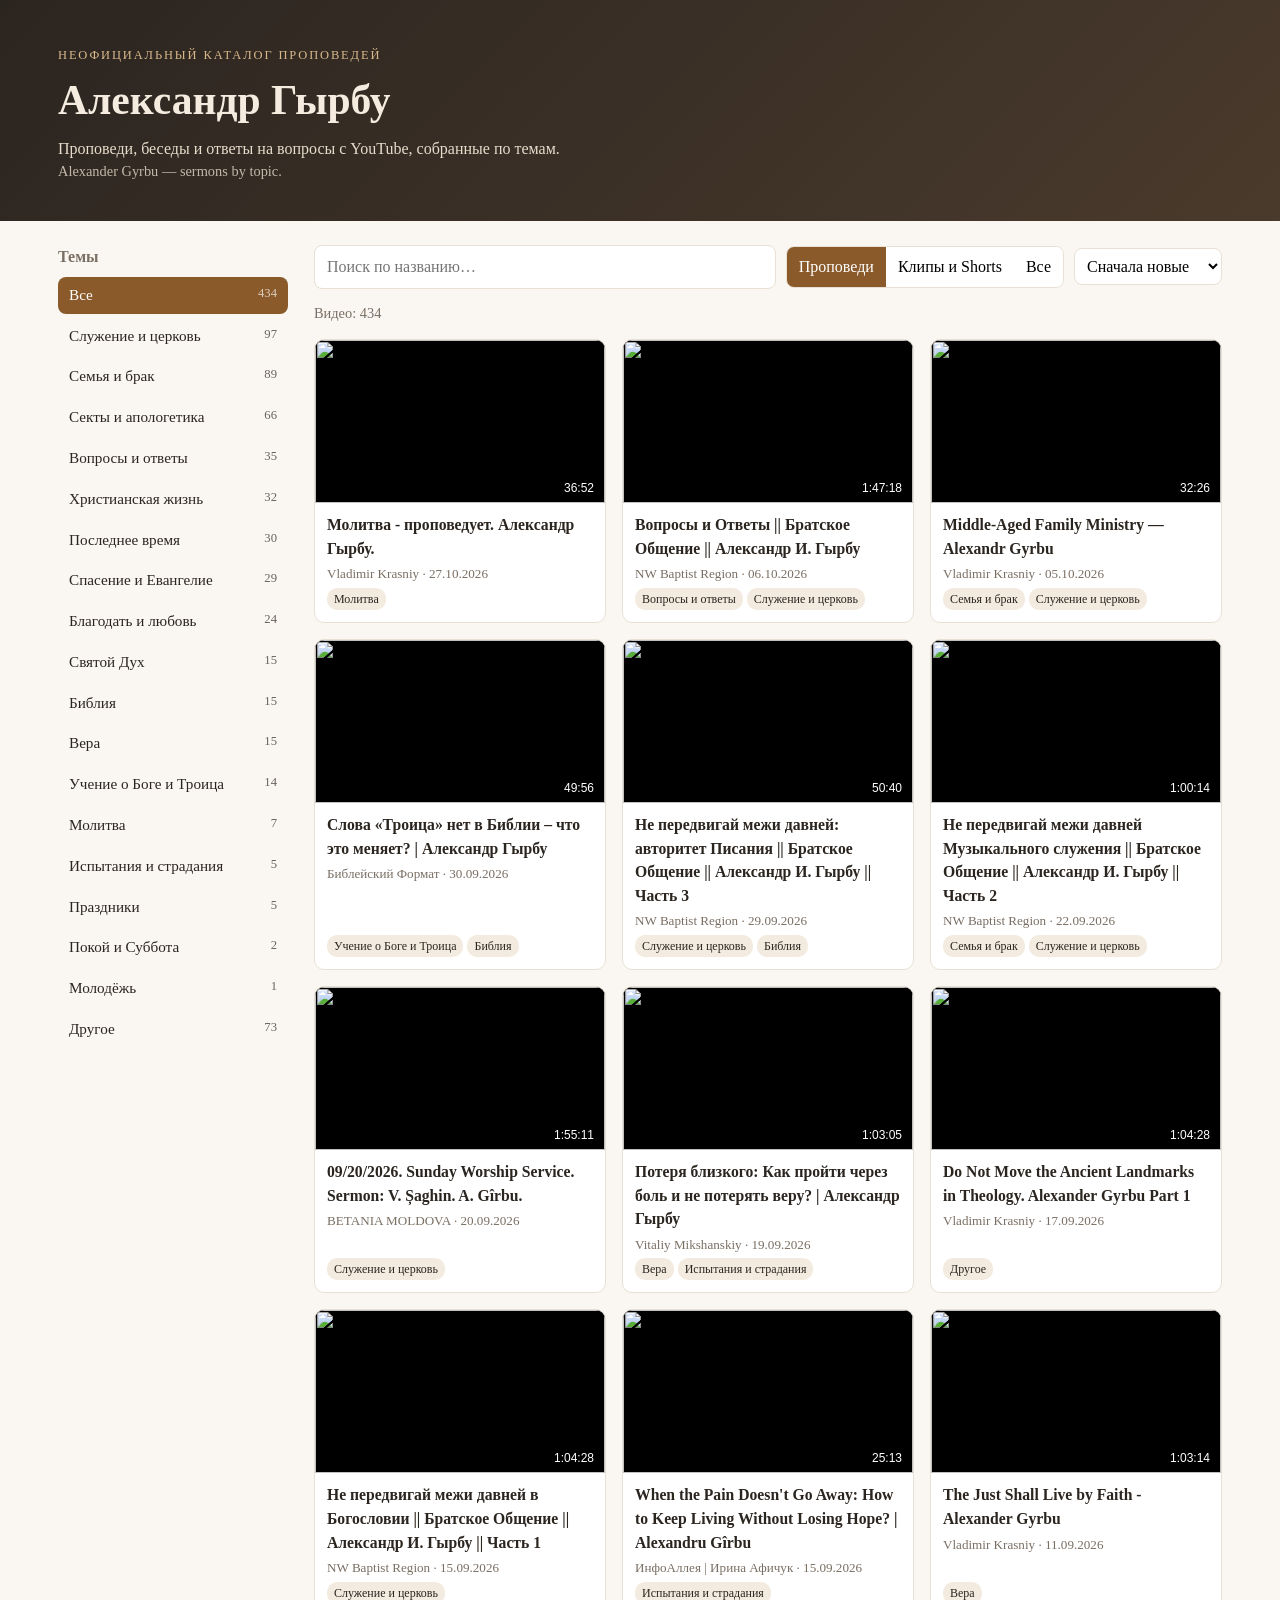
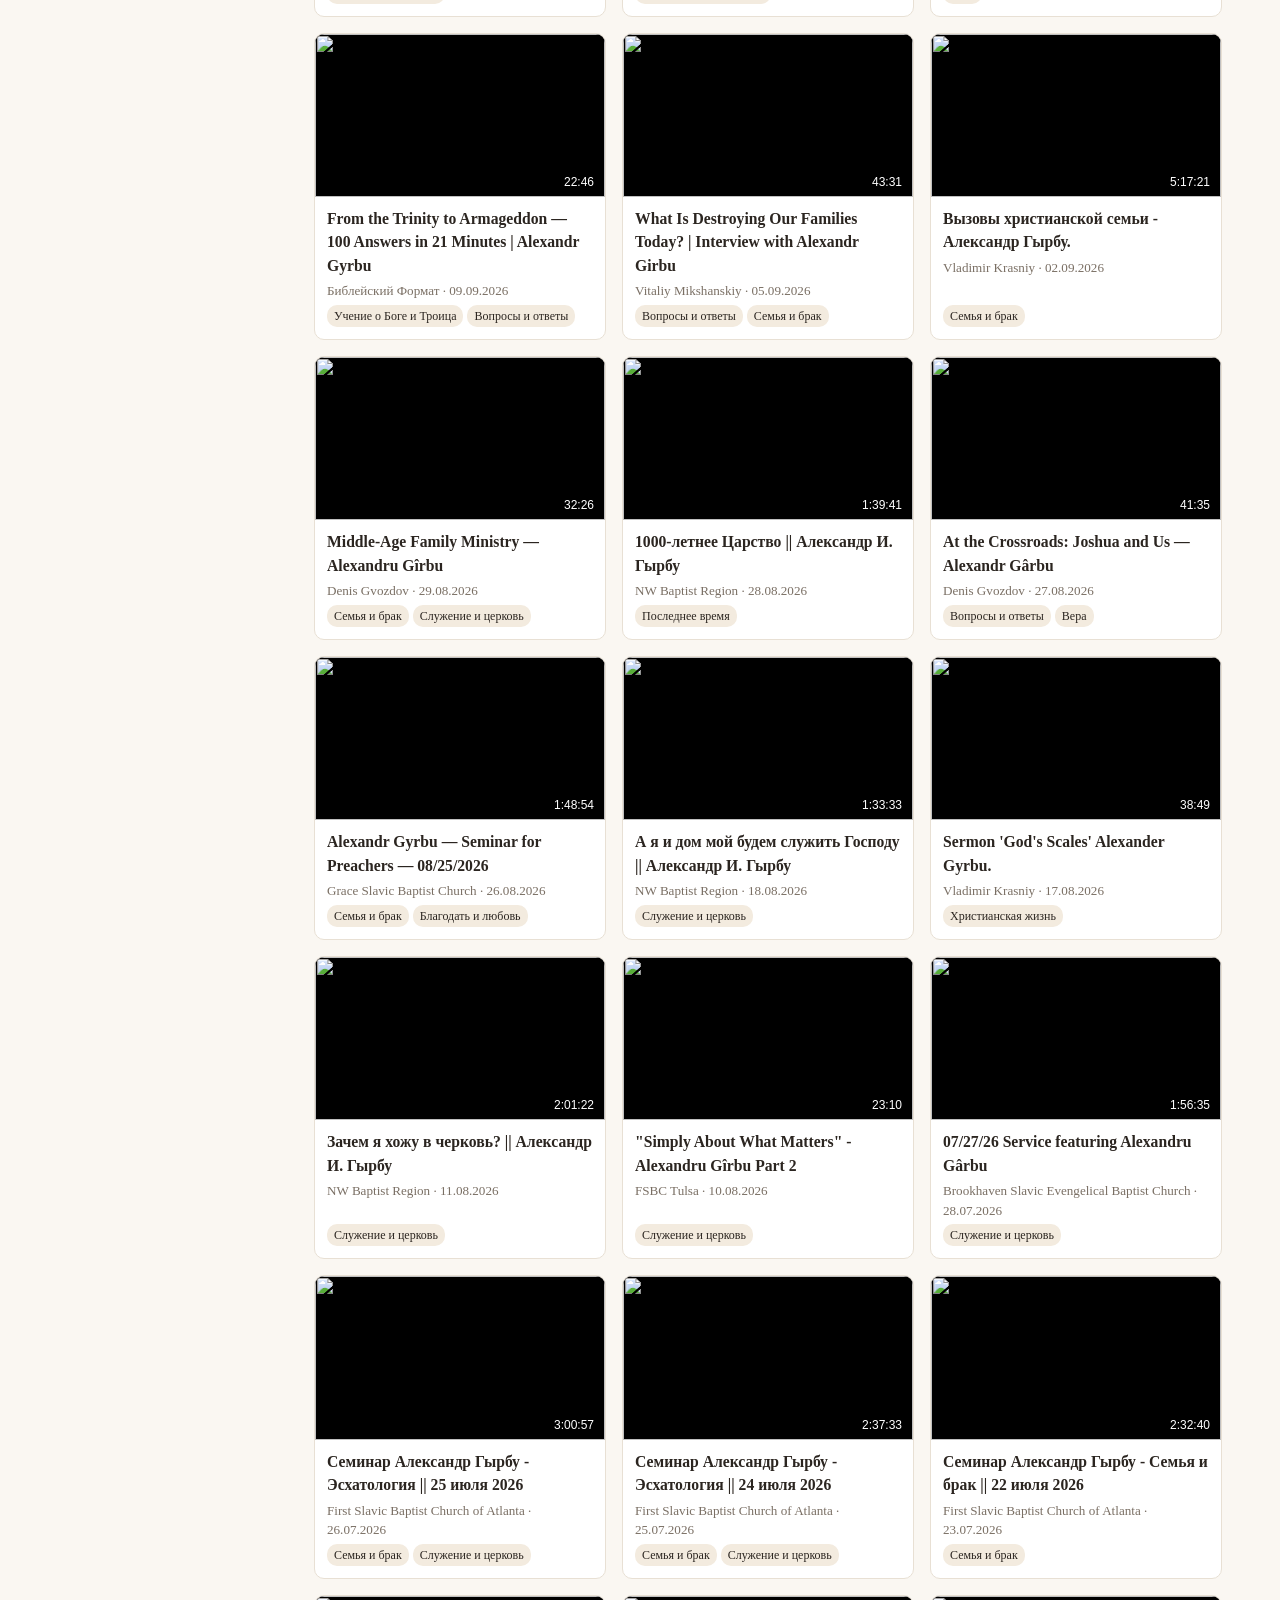
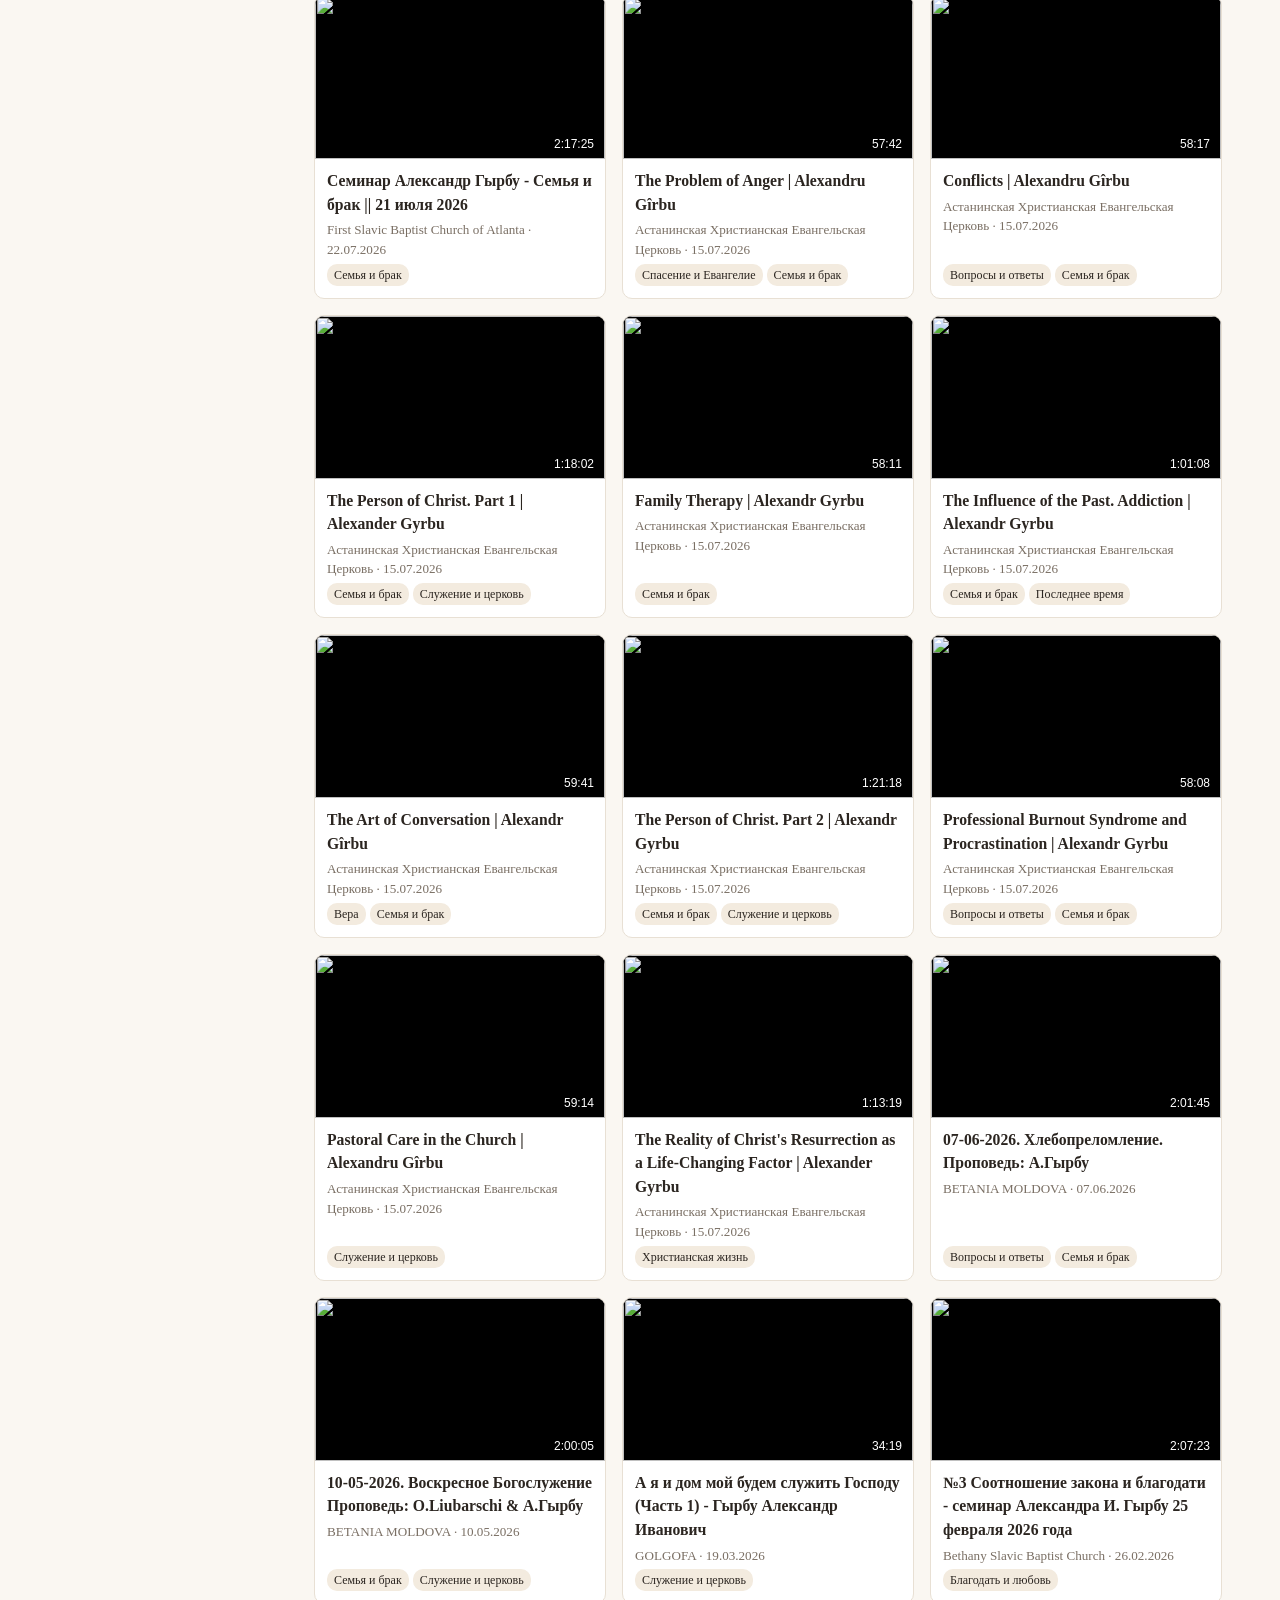
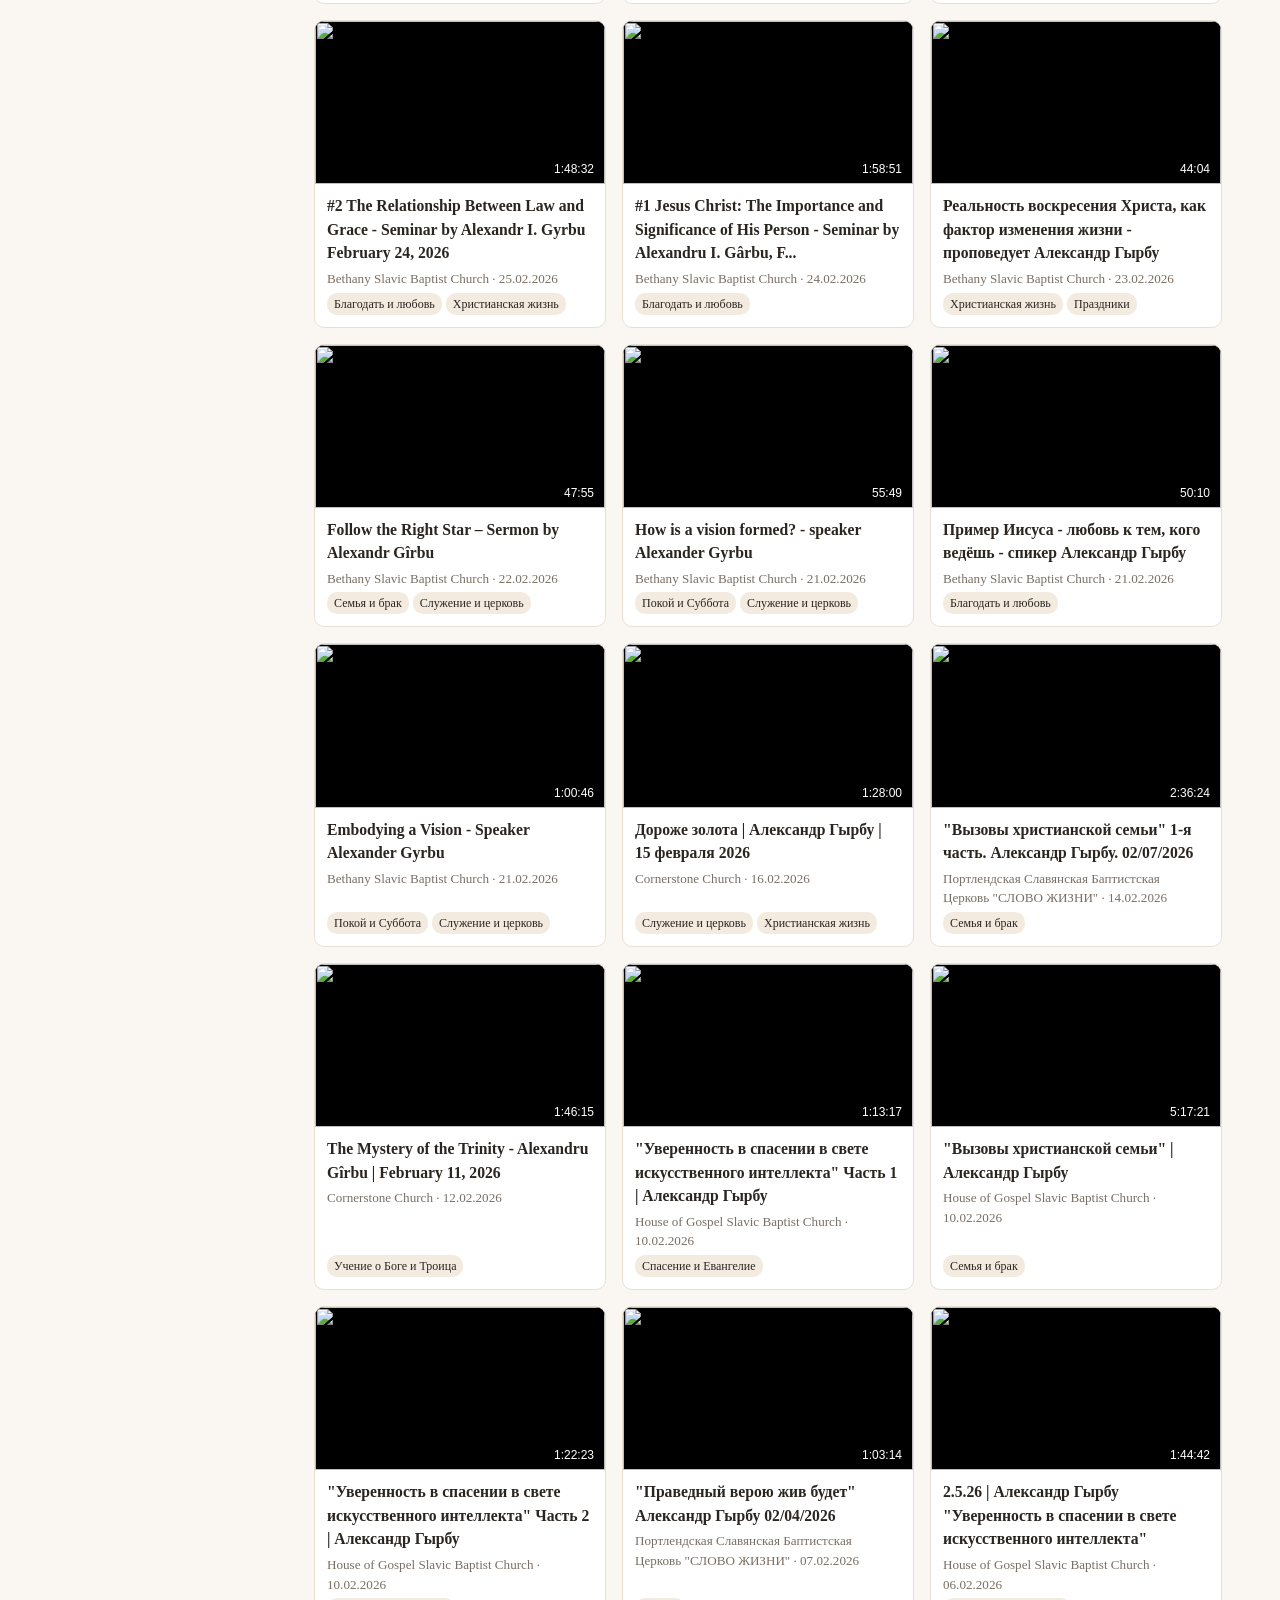
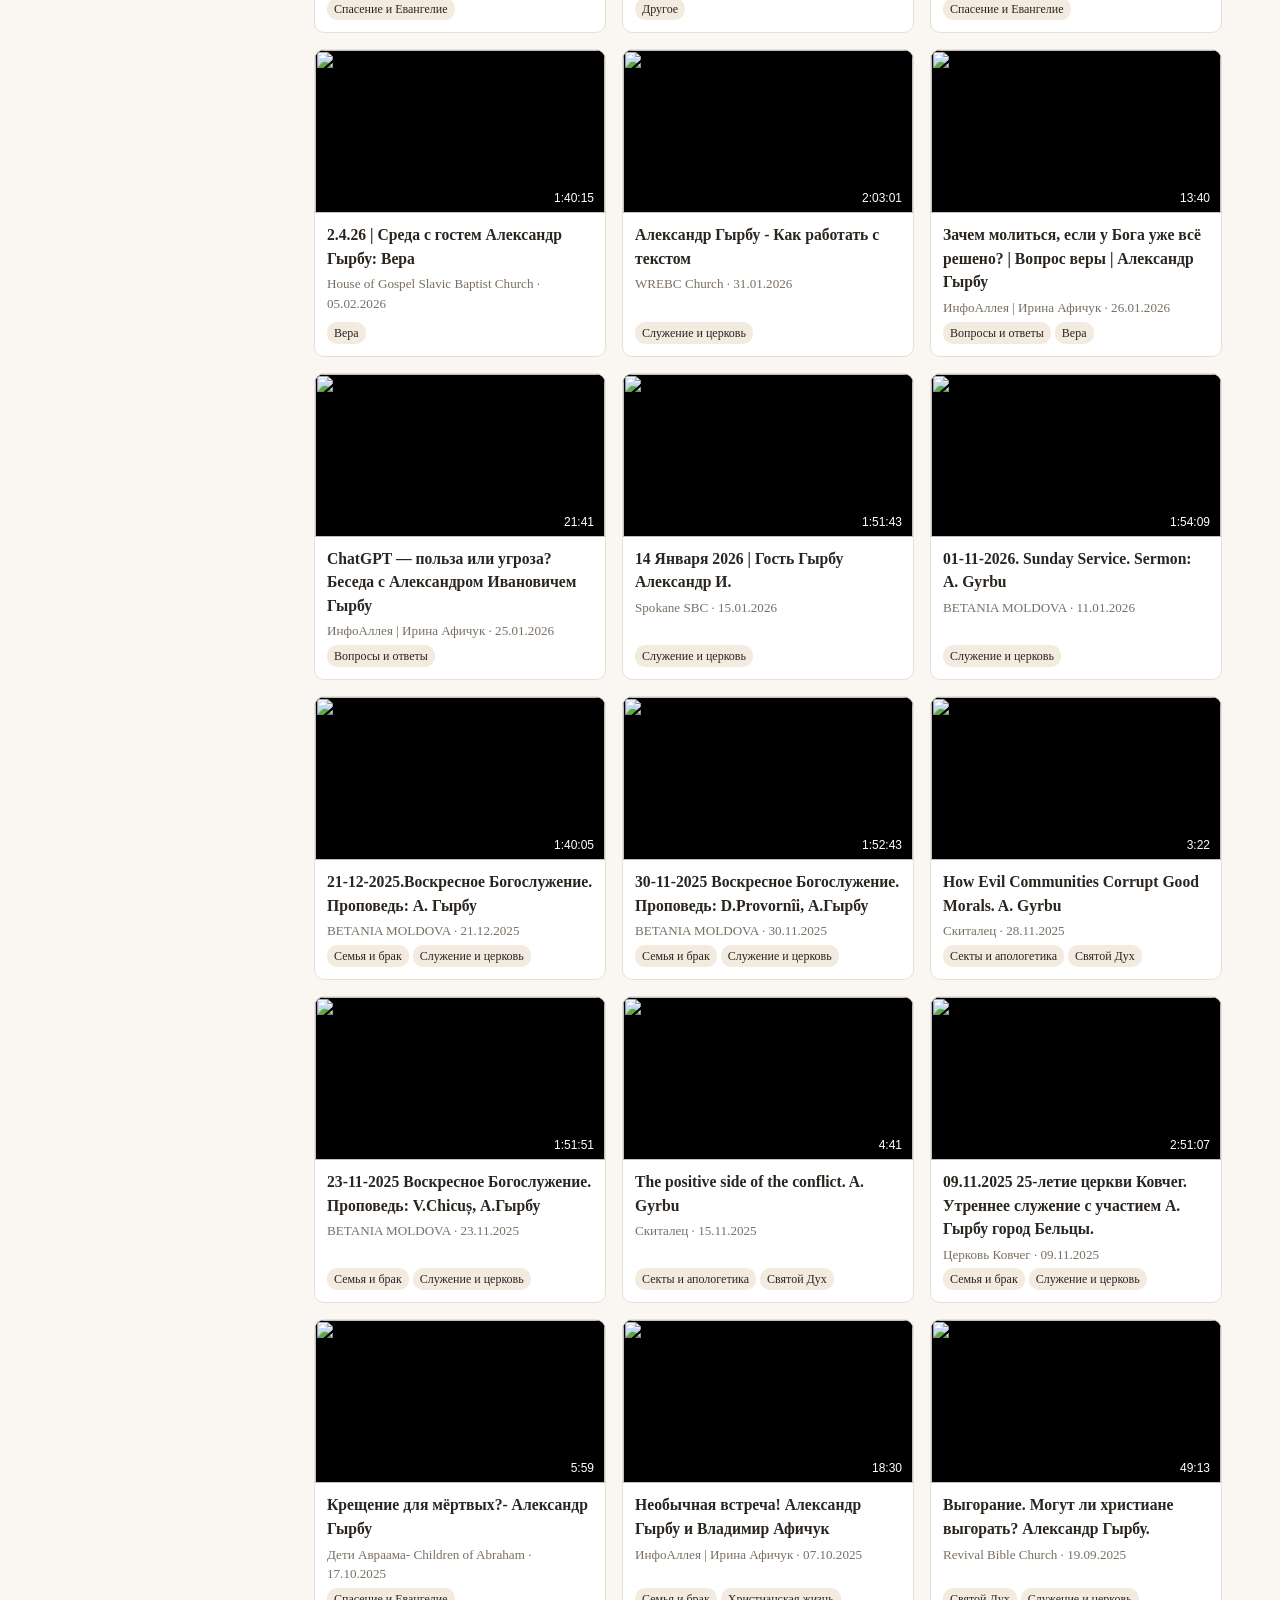
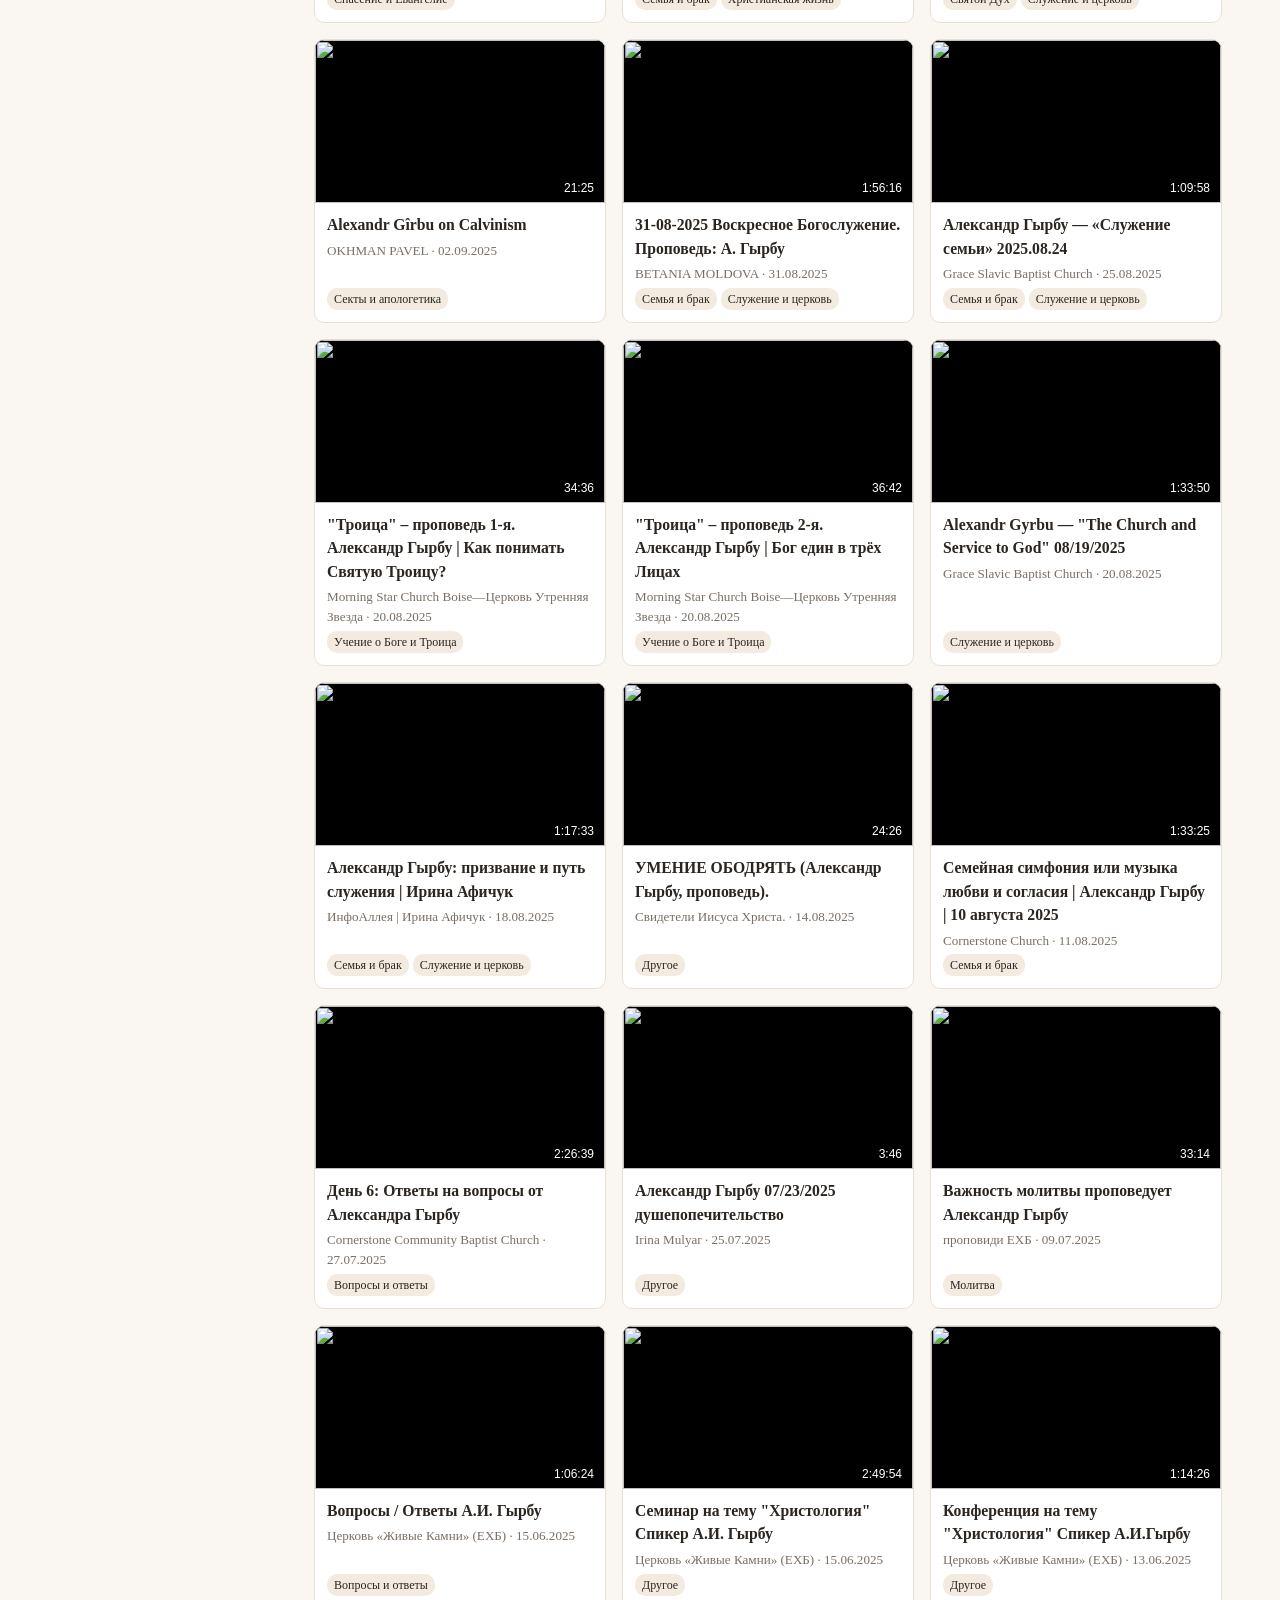
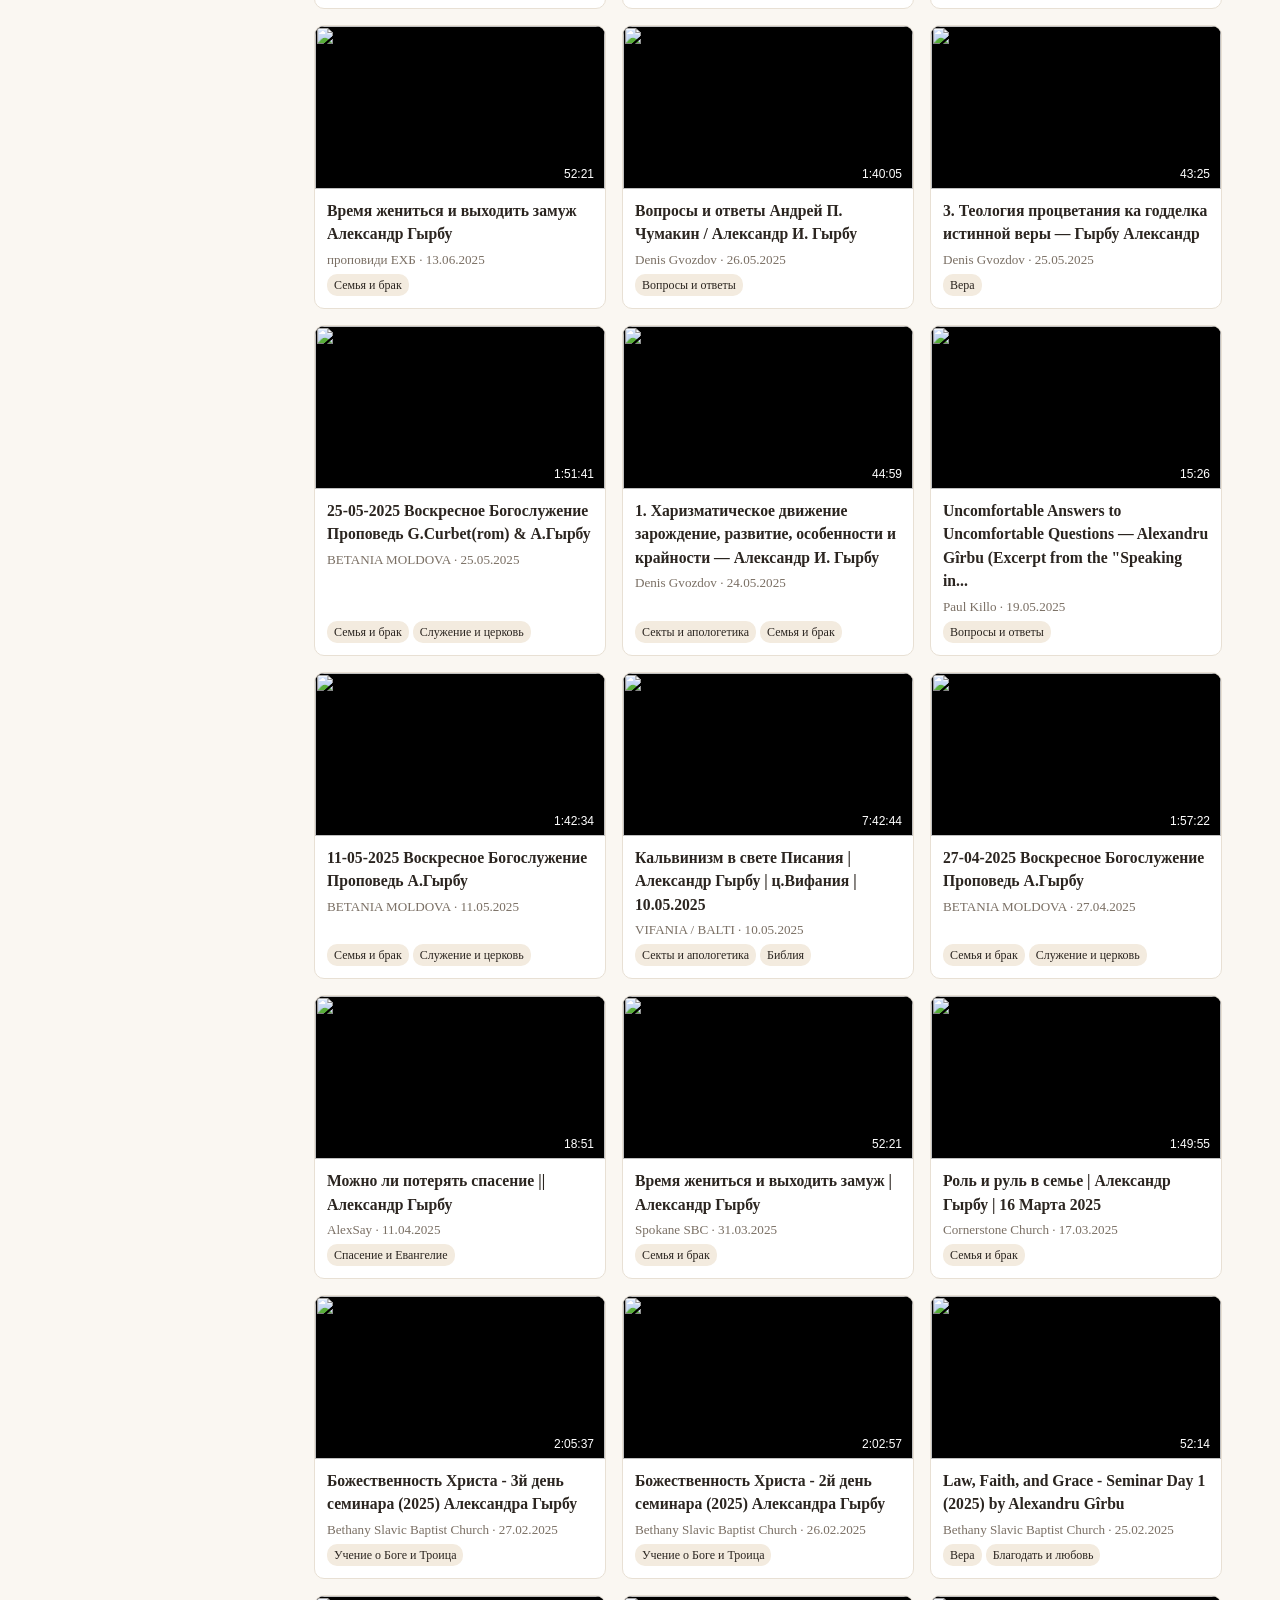
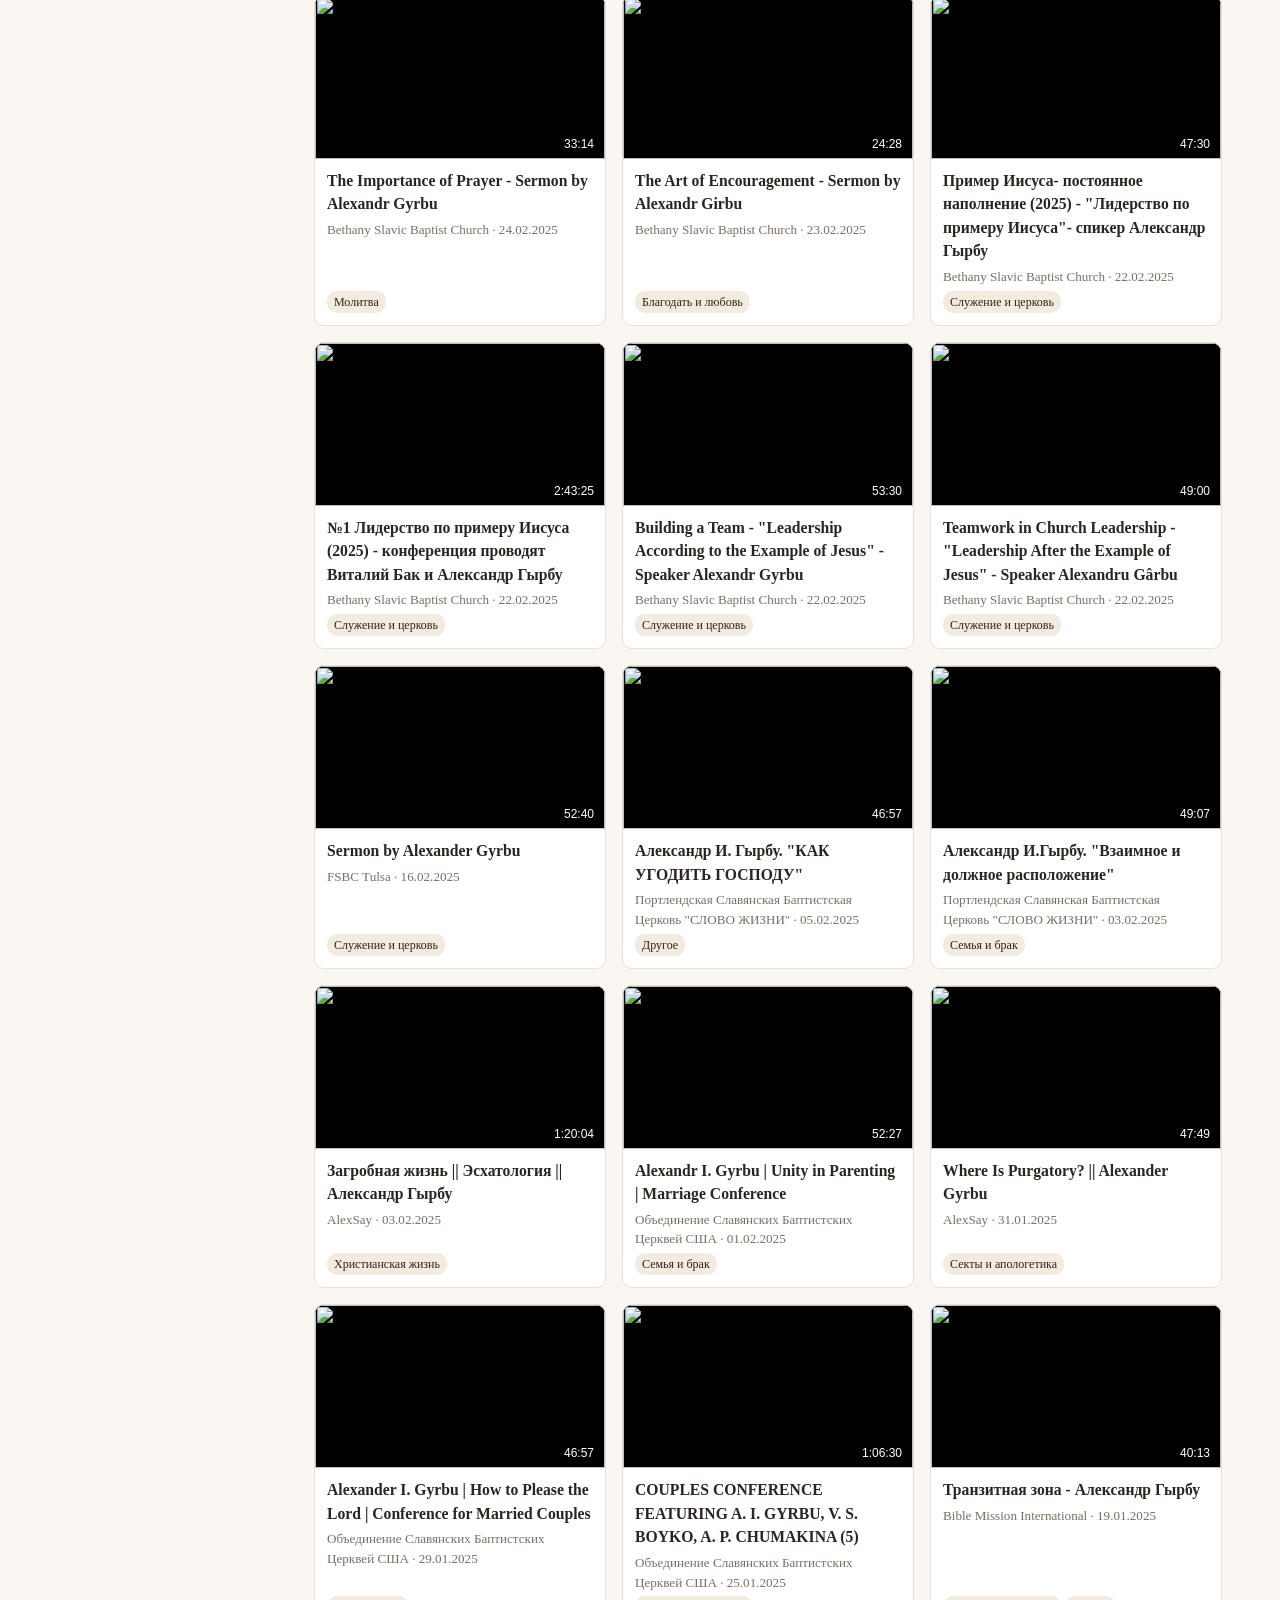
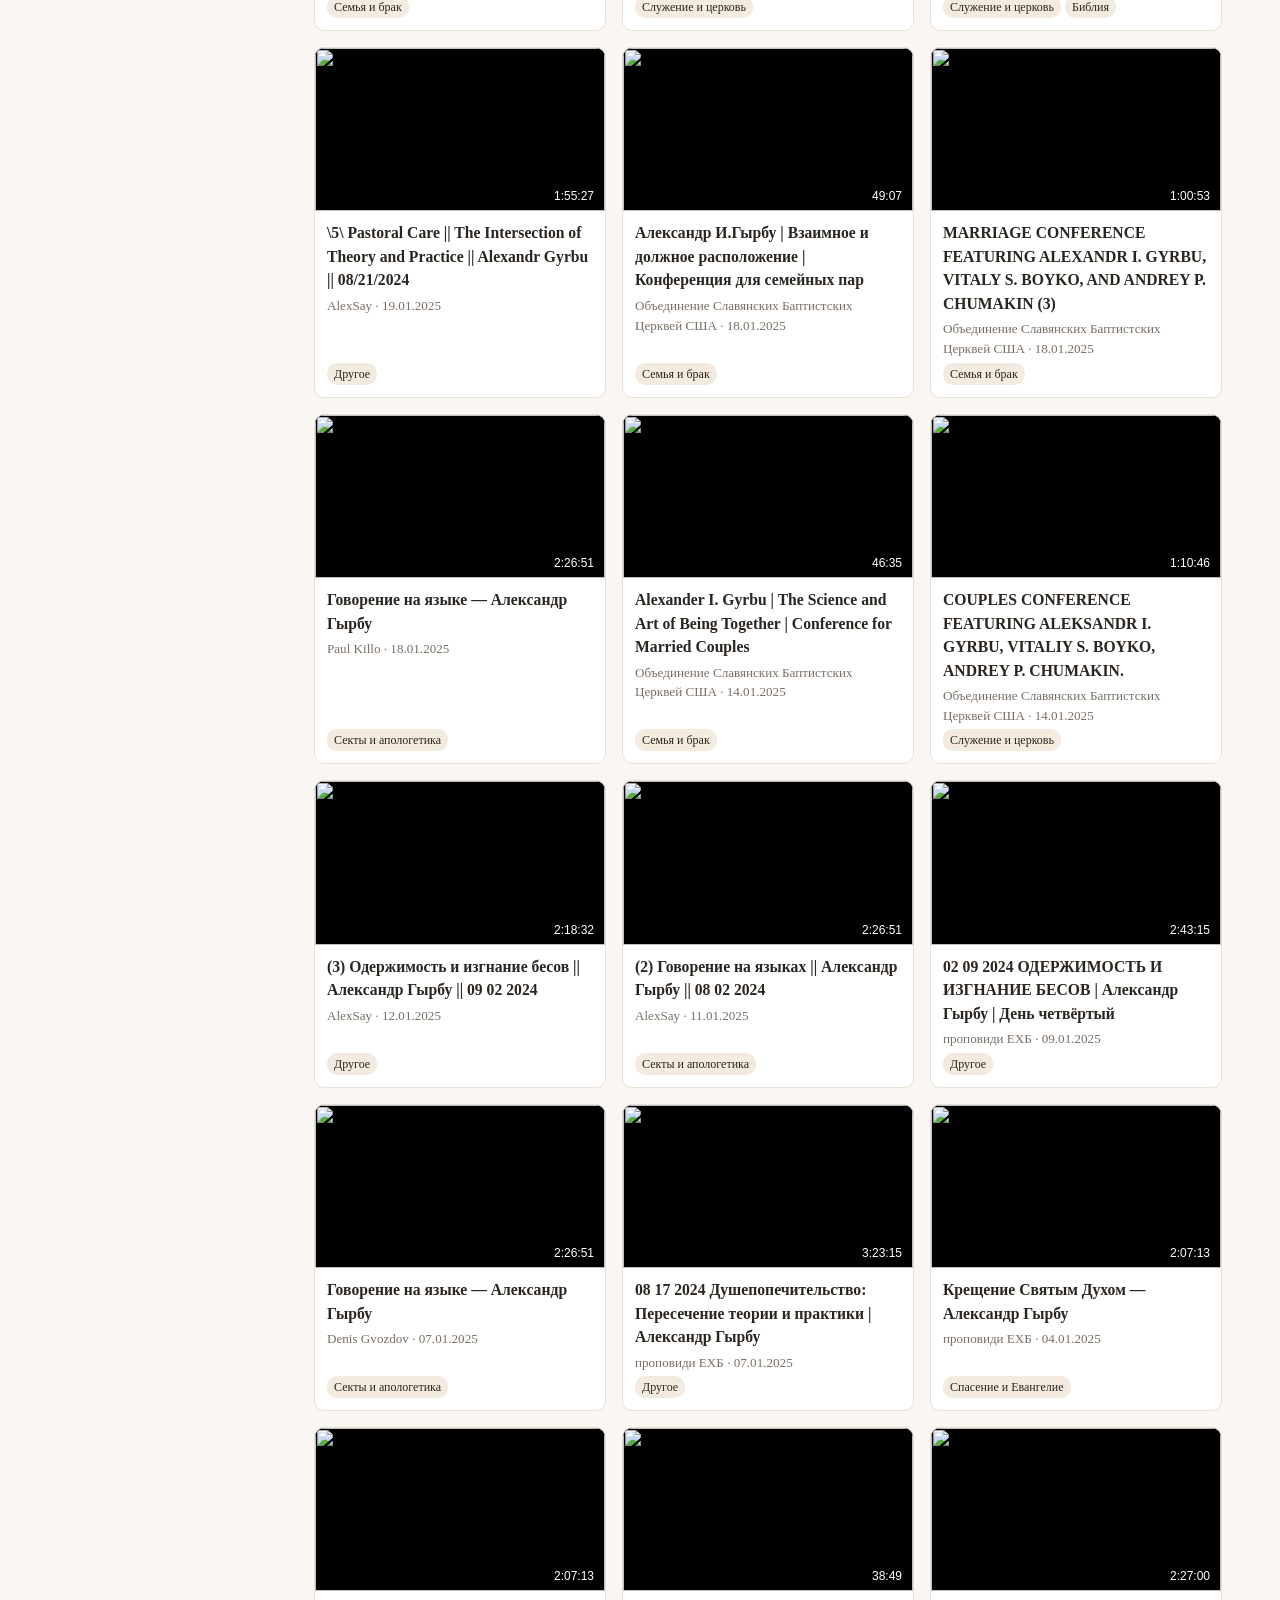
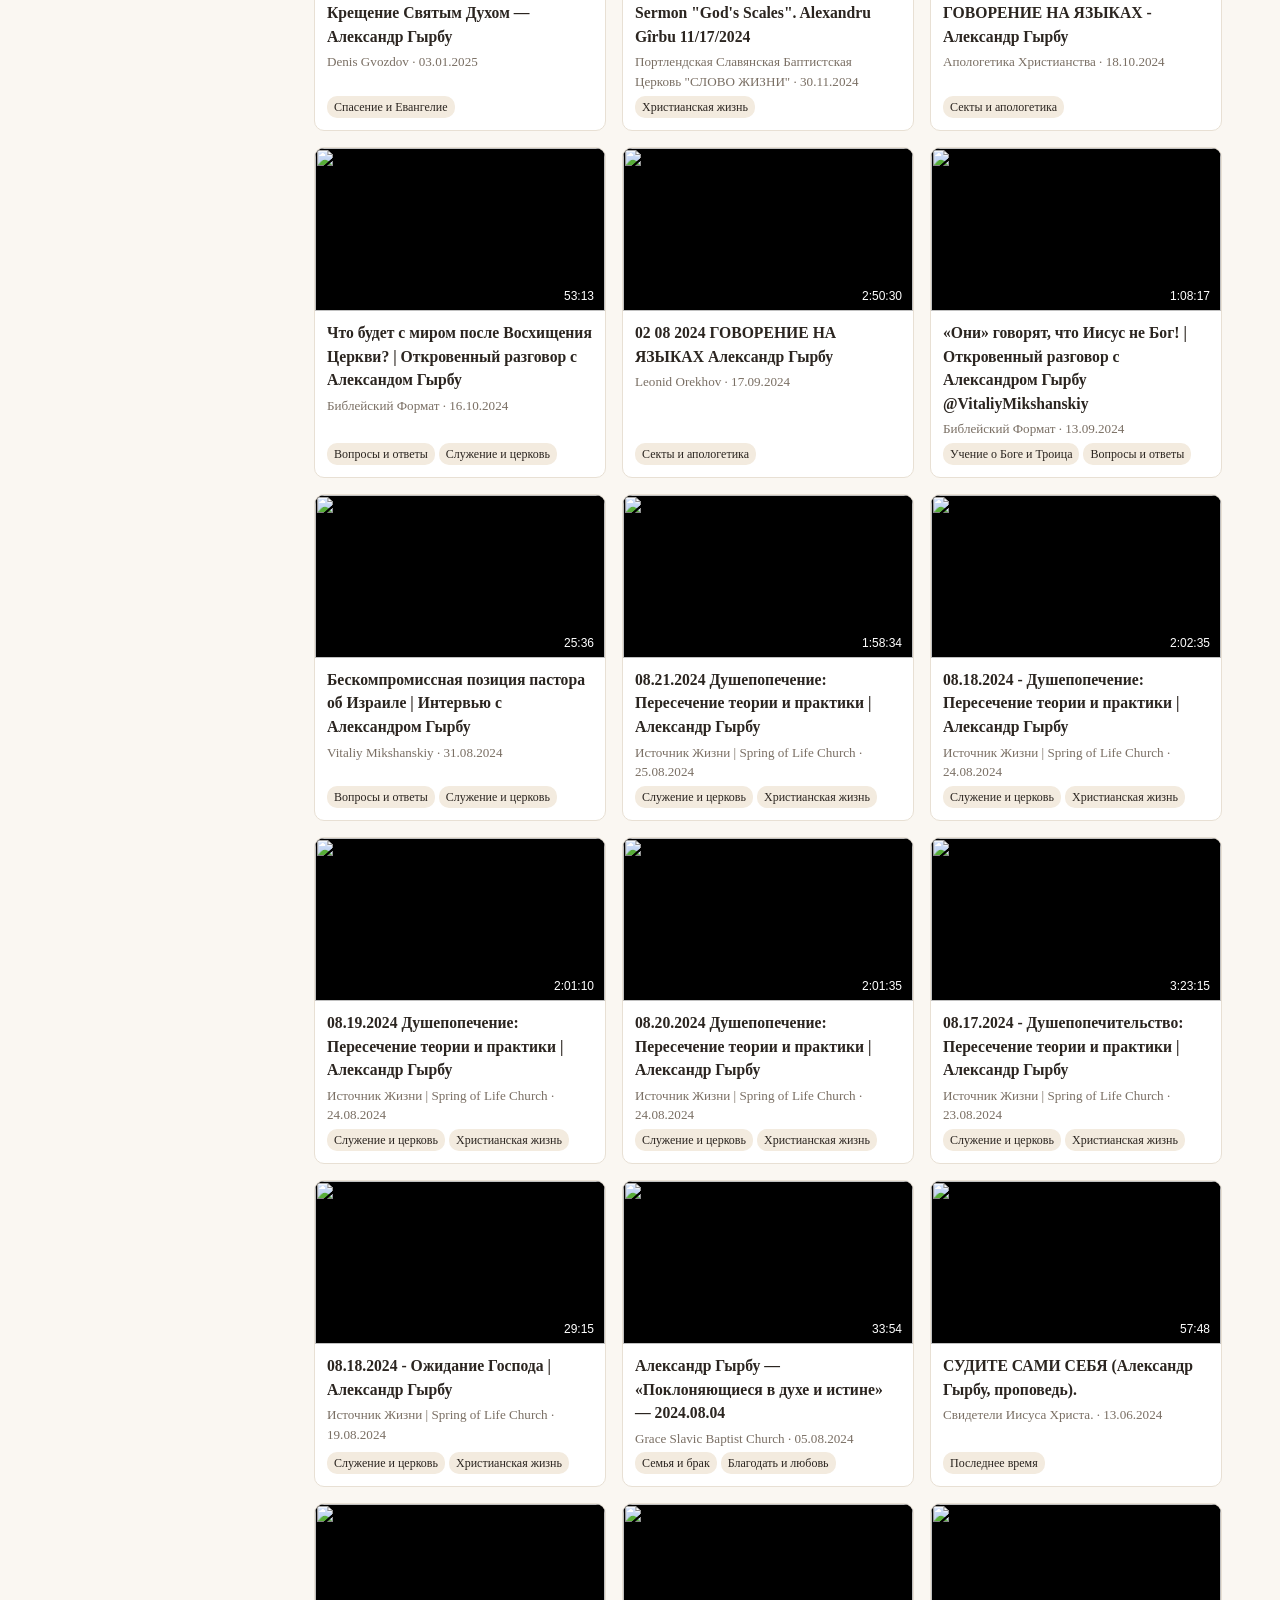
==== index.html @ 3f7dc696 "Alexander Gyrbu sermon index" ====
<!doctype html><html lang="ru"><head><meta charset="utf-8"><meta name="viewport" content="width=device-width,initial-scale=1">
<title>Александр Гырбу — проповеди по темам</title><meta name="description" content="Неофициальный каталог проповедей Александра Гырбу на YouTube, по темам.">
<link rel="stylesheet" href="style.css"></head><body>
<header class="hero"><div class="wrap"><p class="eyebrow">Неофициальный каталог проповедей</p><h1>Александр Гырбу</h1><p class="lead">Проповеди, беседы и ответы на вопросы с YouTube, собранные по темам. <span class="en">Alexander Gyrbu — sermons by topic.</span></p></div></header>
<main class="wrap layout">
<aside><h2>Темы</h2><div id="topics" class="topics"></div></aside>
<section>
<div class="bar"><input id="q" type="search" placeholder="Поиск по названию…" aria-label="Поиск">
<div class="seg" id="type"><button data-t="sermon" class="on">Проповеди</button><button data-t="clip">Клипы и Shorts</button><button data-t="all">Все</button></div>
<select id="sort" aria-label="Сортировка"><option value="new">Сначала новые</option><option value="old">Сначала старые</option><option value="long">Самые длинные</option><option value="pop">Популярные</option></select></div>
<p id="count" class="count"></p><div id="grid" class="grid"></div></section></main>
<footer class="foot"><div class="wrap"><p>Неофициальный фан-каталог. Все видео размещены на YouTube их владельцами; сайт только ссылается на них. Unofficial fan index linking to YouTube.</p></div></footer>
<script src="app.js"></script></body></html>
---- style.css ----
:root{--bg:#faf7f2;--ink:#2b2520;--mut:#7a6f64;--acc:#8a5a2b;--card:#fff;--line:#e8e0d4}
*{box-sizing:border-box}body{margin:0;font:16px/1.5 Georgia,"Times New Roman",serif;background:var(--bg);color:var(--ink)}
.wrap{max-width:1200px;margin:0 auto;padding:0 18px}
.hero{background:linear-gradient(135deg,#2b2520,#4a3a2c);color:#f5ecdf;padding:46px 0 38px}.hero h1{margin:4px 0;font-size:2.6rem}.eyebrow{letter-spacing:.15em;text-transform:uppercase;font-size:.78rem;color:#d9b98c;margin:0}.lead{margin:6px 0 0;color:#e8dccb}.en{display:block;font-size:.9rem;opacity:.8}
.layout{display:grid;grid-template-columns:230px 1fr;gap:26px;padding-top:24px;padding-bottom:30px}
aside h2{font-size:1rem;margin:0 0 8px;color:var(--mut)}.topics{display:flex;flex-direction:column;gap:4px;position:sticky;top:10px}
.topics button{display:flex;justify-content:space-between;text-align:left;border:1px solid transparent;background:none;padding:6px 10px;border-radius:8px;font:inherit;font-size:.95rem;cursor:pointer;color:var(--ink)}
.topics button:hover{background:#f0e8dc}.topics button.on{background:var(--acc);color:#fff}.topics small{opacity:.7}
.bar{display:flex;gap:10px;flex-wrap:wrap;align-items:center}#q{flex:1;min-width:200px;padding:9px 12px;border:1px solid var(--line);border-radius:8px;font:inherit}
select{padding:8px;border:1px solid var(--line);border-radius:8px;font:inherit;background:#fff}
.seg{display:flex;border:1px solid var(--line);border-radius:8px;overflow:hidden}.seg button{border:0;background:#fff;padding:8px 12px;font:inherit;cursor:pointer}.seg button.on{background:var(--acc);color:#fff}
.count{color:var(--mut);font-size:.9rem}
.grid{display:grid;grid-template-columns:repeat(auto-fill,minmax(250px,1fr));gap:16px}
.card{background:var(--card);border:1px solid var(--line);border-radius:10px;overflow:hidden;display:flex;flex-direction:column}
.thumb{position:relative;aspect-ratio:16/9;background:#000;cursor:pointer;border:0;padding:0;width:100%}.thumb img{width:100%;height:100%;object-fit:cover;display:block}
.dur{position:absolute;right:6px;bottom:6px;background:rgba(0,0,0,.8);color:#fff;font:12px sans-serif;padding:2px 5px;border-radius:4px}
.thumb iframe{width:100%;height:100%;border:0}
.body{padding:10px 12px 12px;display:flex;flex-direction:column;gap:4px;flex:1}.body a{color:var(--ink);text-decoration:none;font-weight:bold;font-size:.98rem}.body a:hover{color:var(--acc)}
.meta{color:var(--mut);font-size:.82rem}.tags{display:flex;gap:4px;flex-wrap:wrap;margin-top:auto}.tags span{font-size:.75rem;background:#f3ebdf;padding:2px 7px;border-radius:10px}
.foot{border-top:1px solid var(--line);color:var(--mut);font-size:.88rem;padding:18px 0}
@media(max-width:760px){.layout{grid-template-columns:1fr}.topics{flex-direction:row;flex-wrap:wrap;position:static}.hero h1{font-size:2rem}}
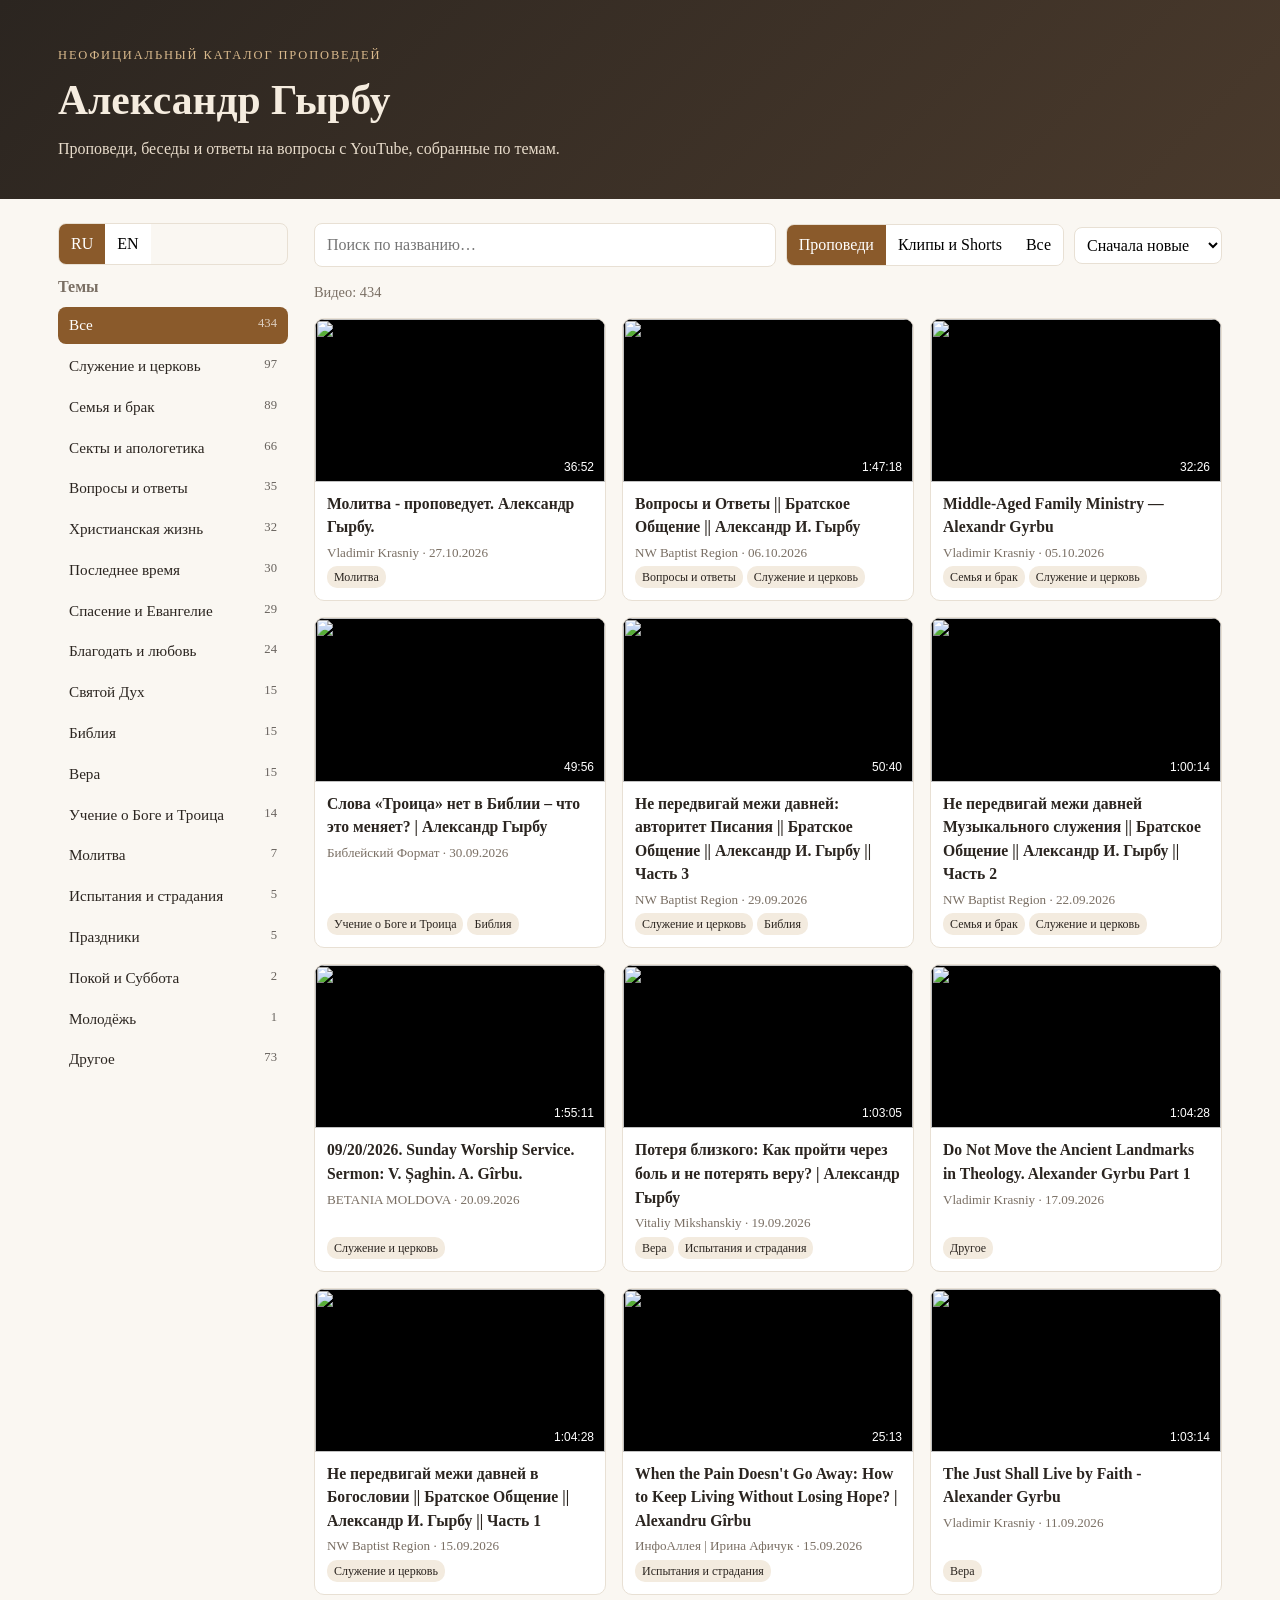
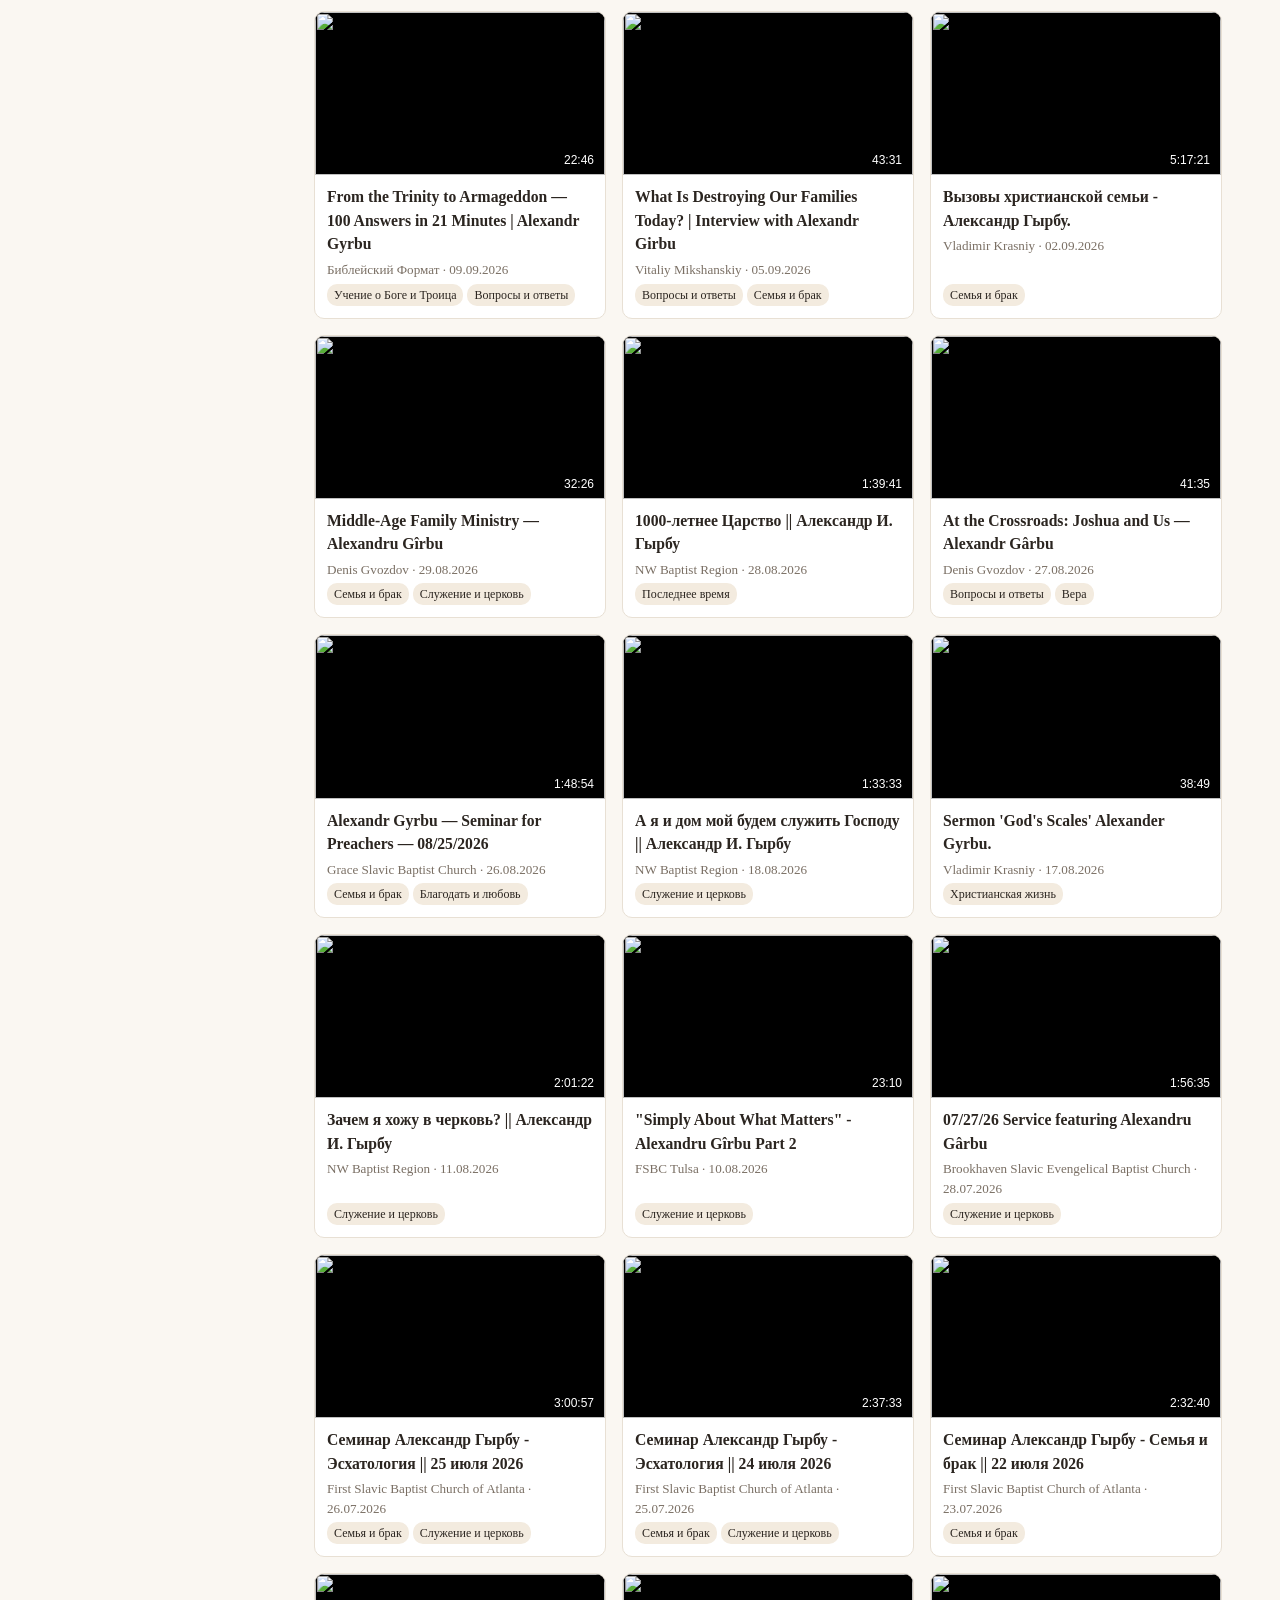
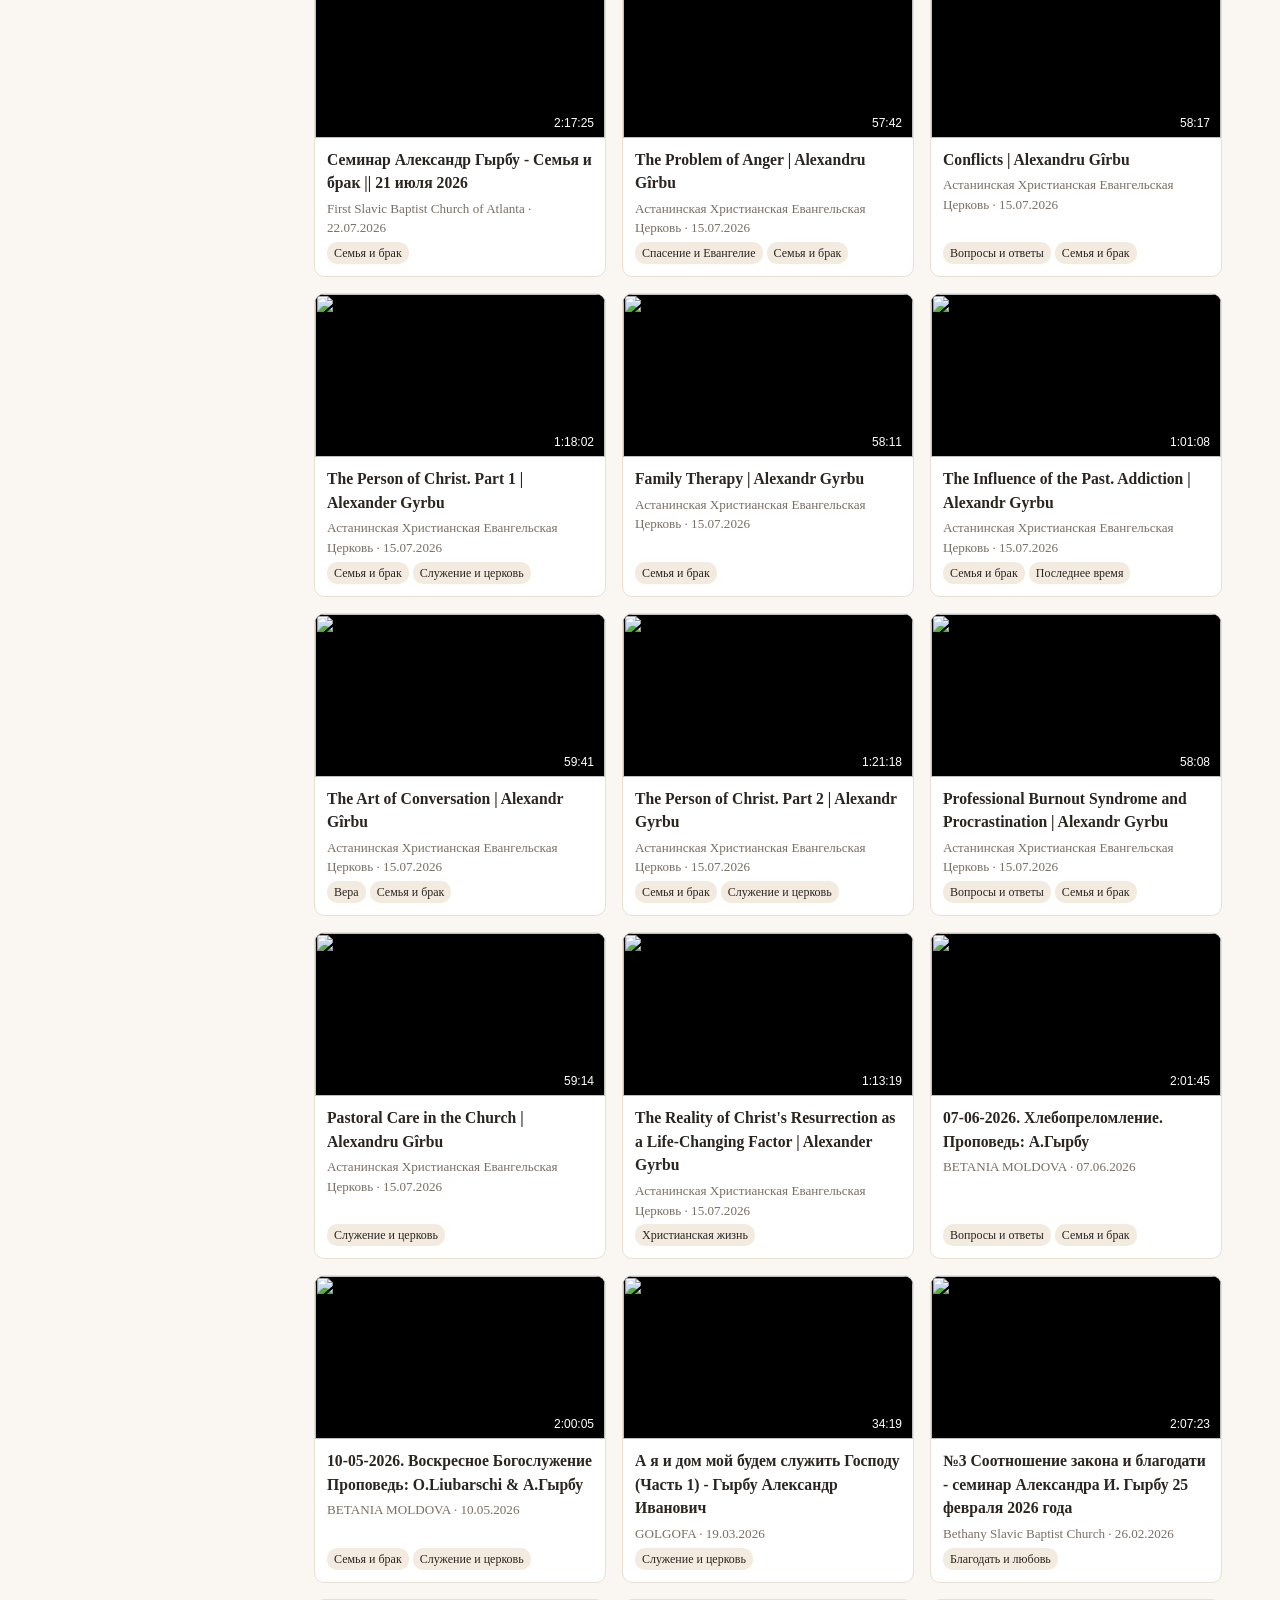
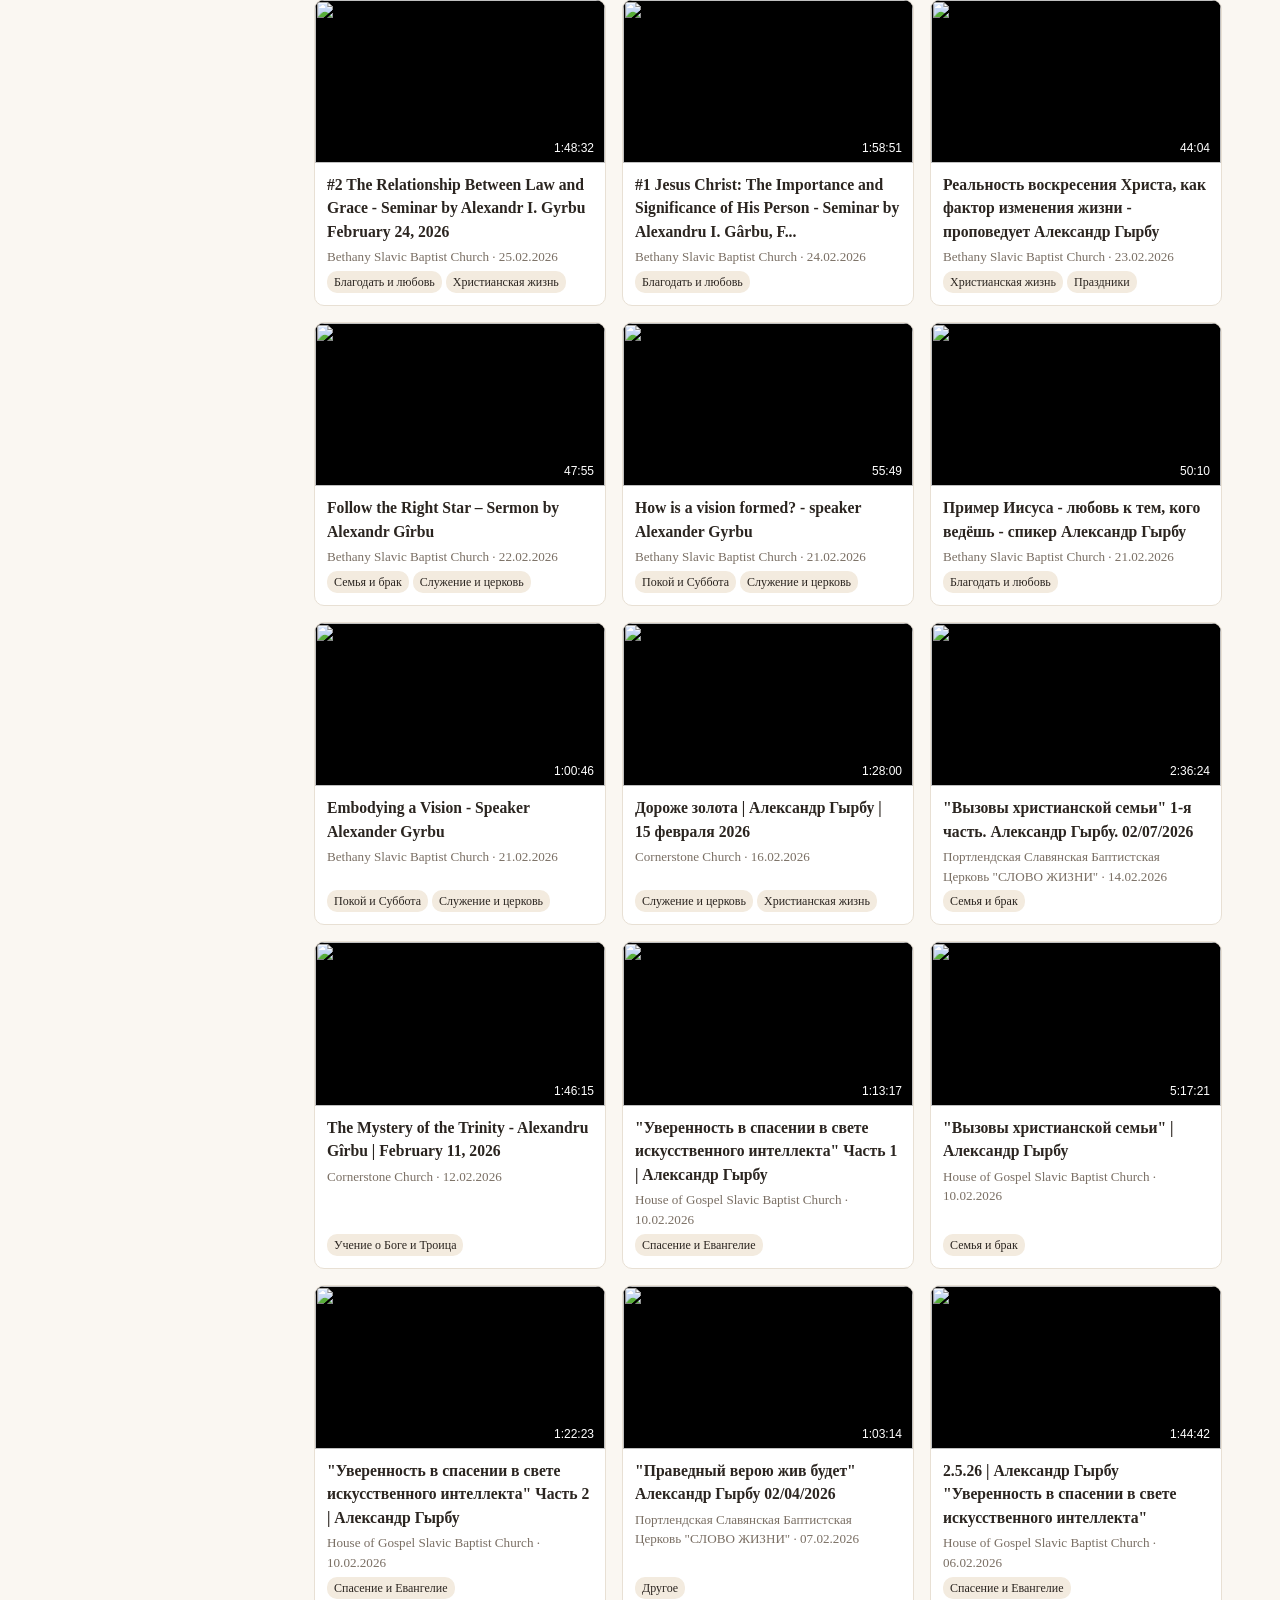
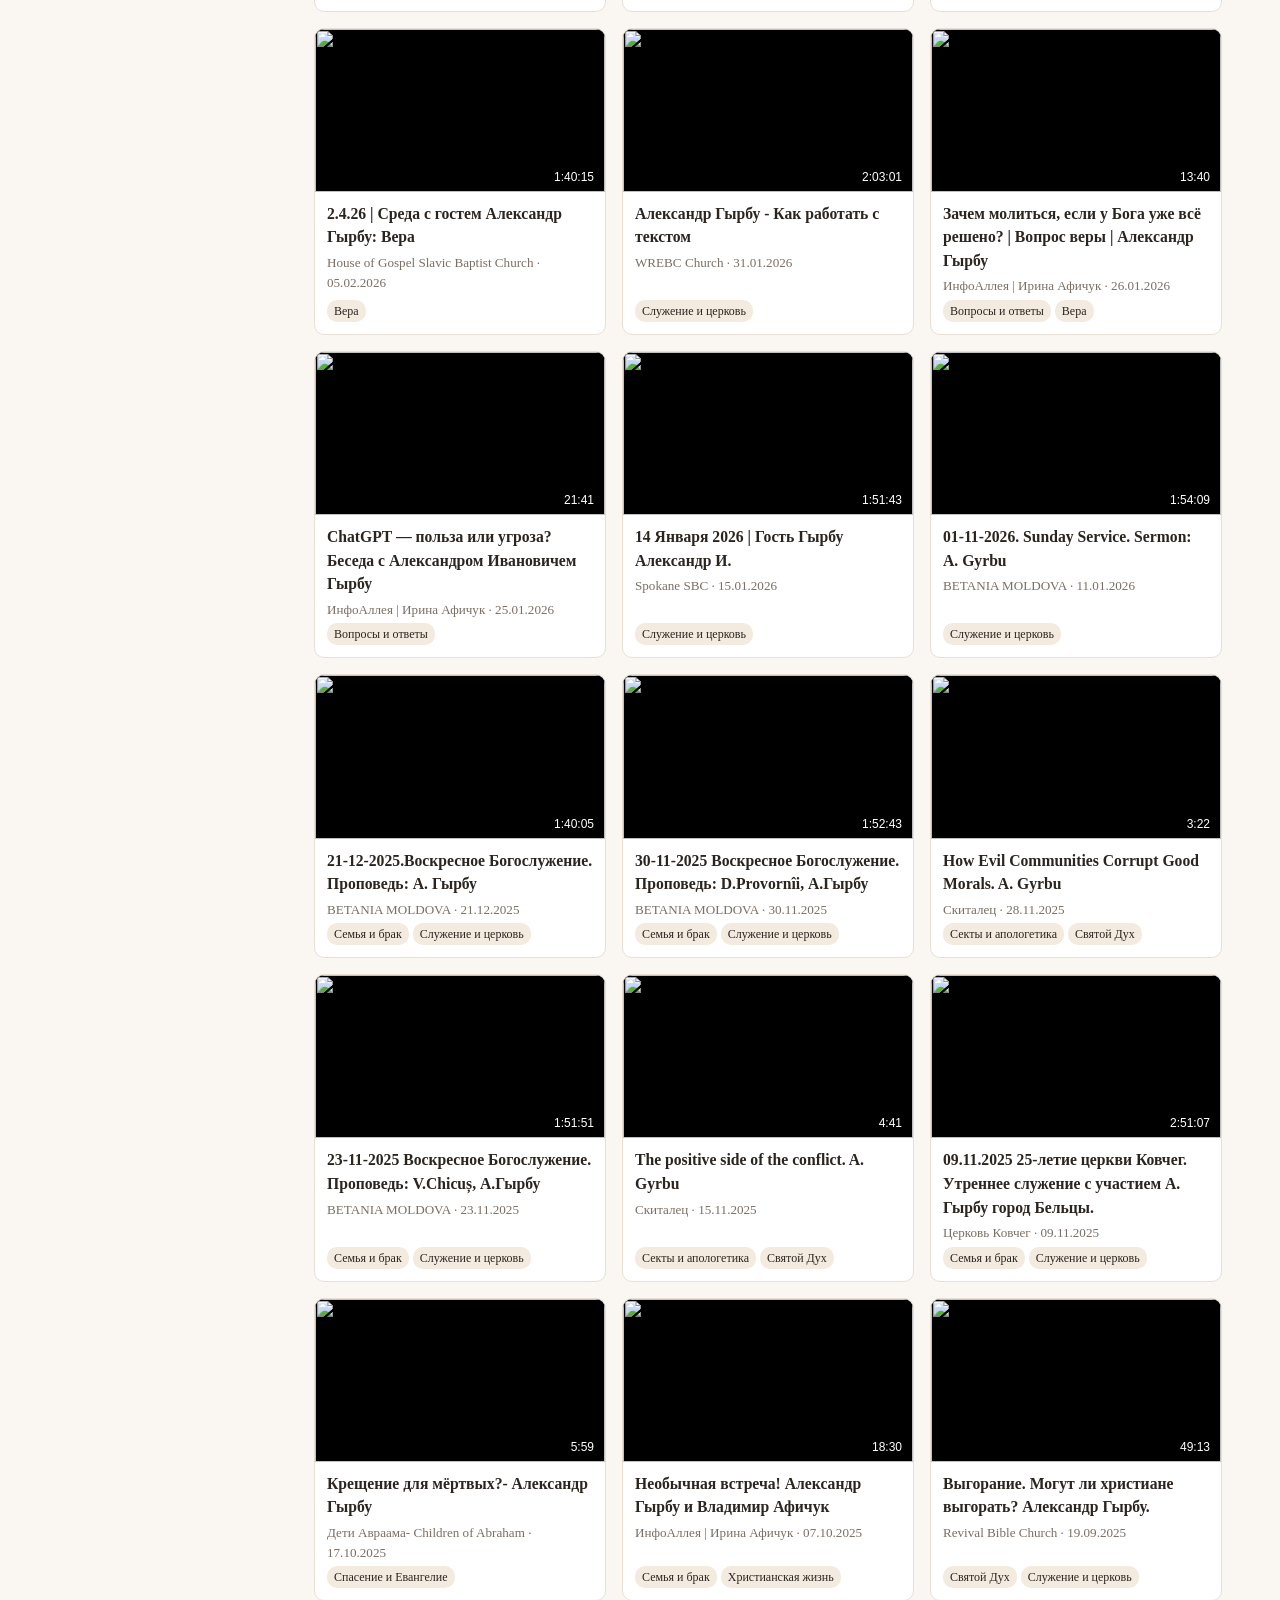
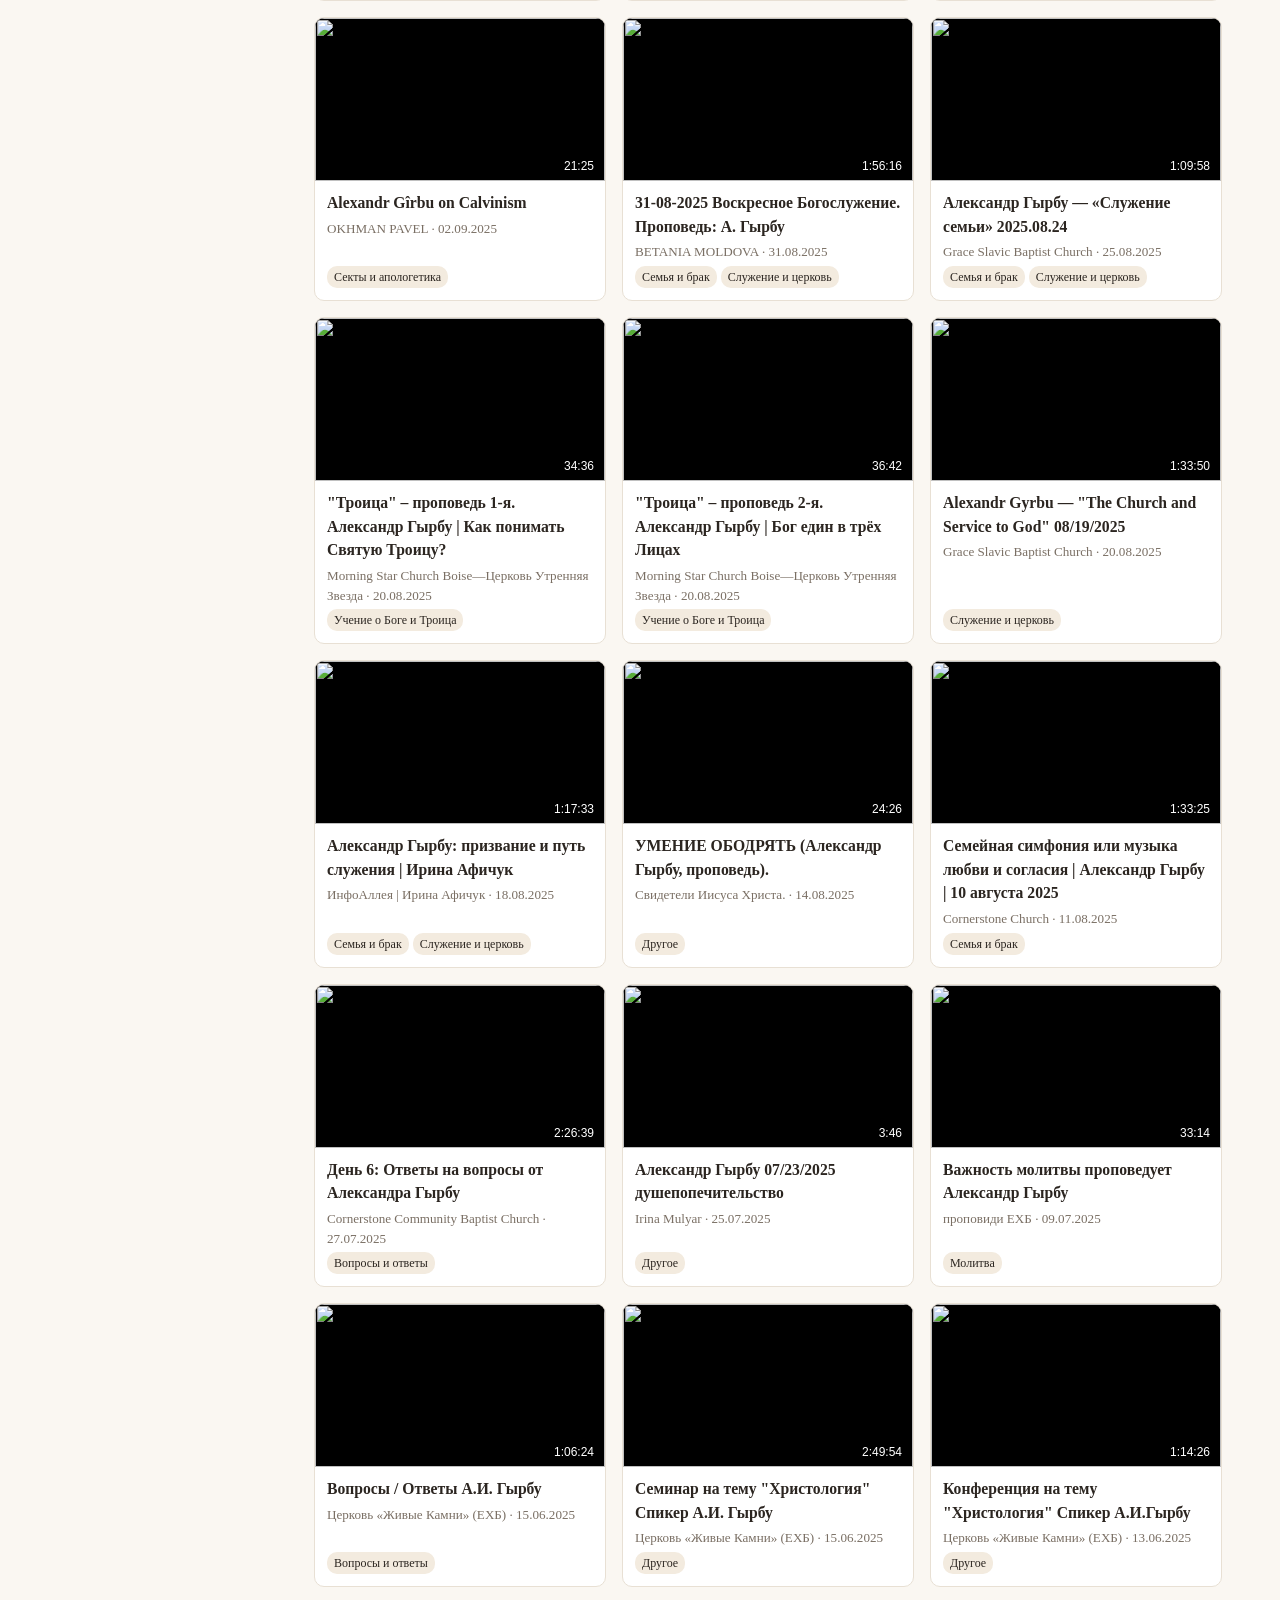
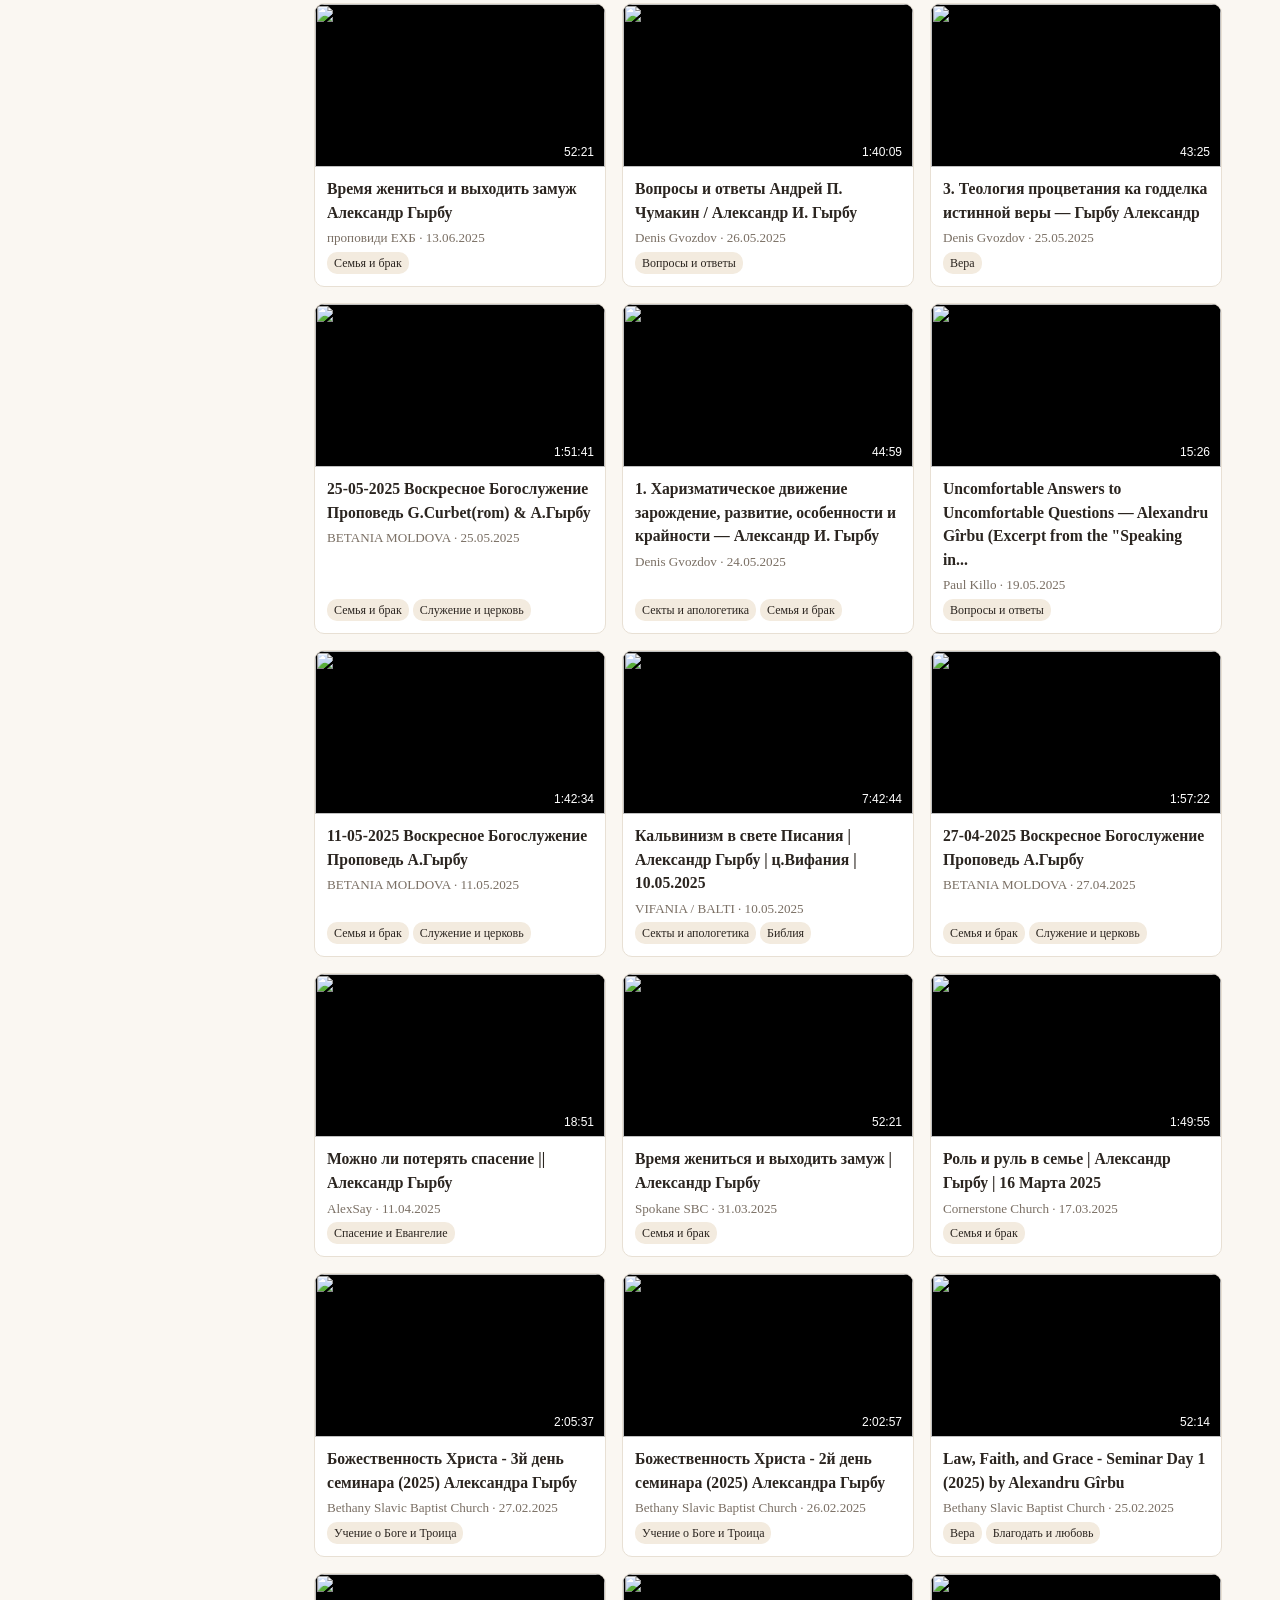
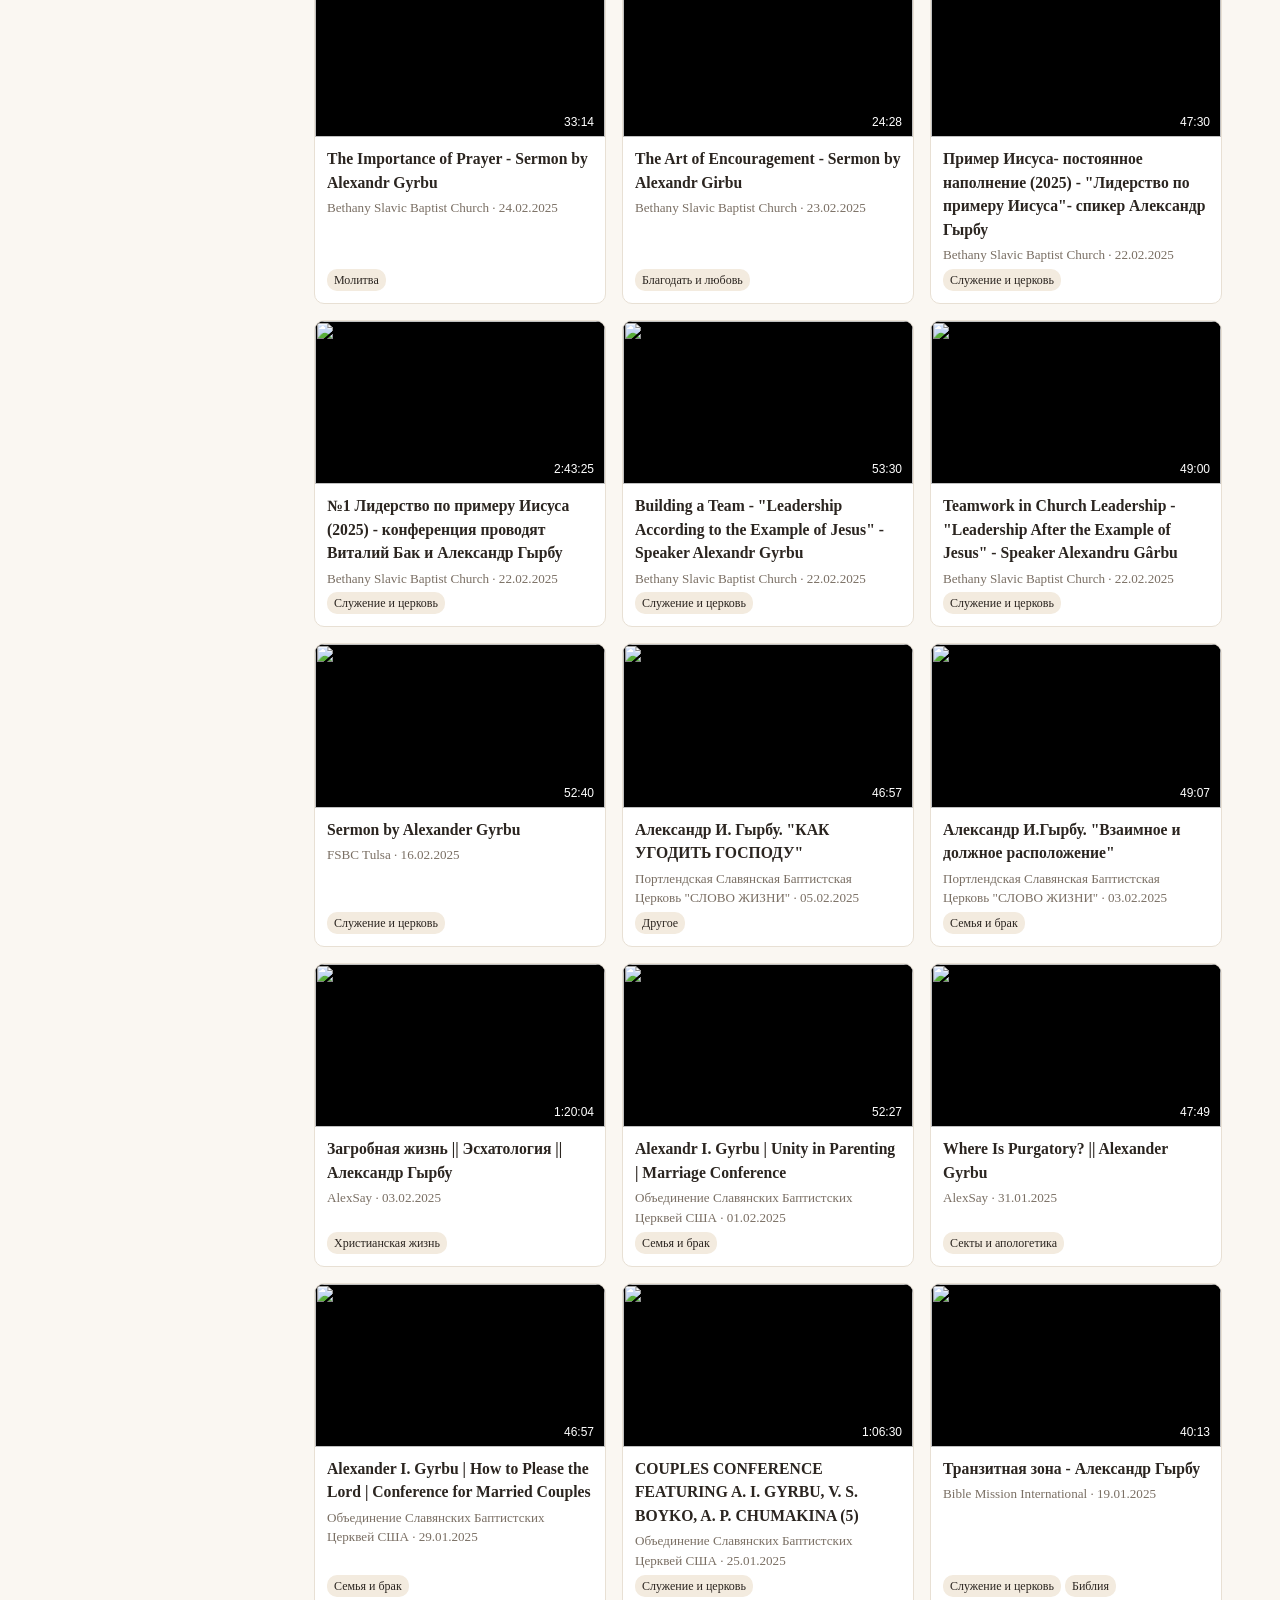
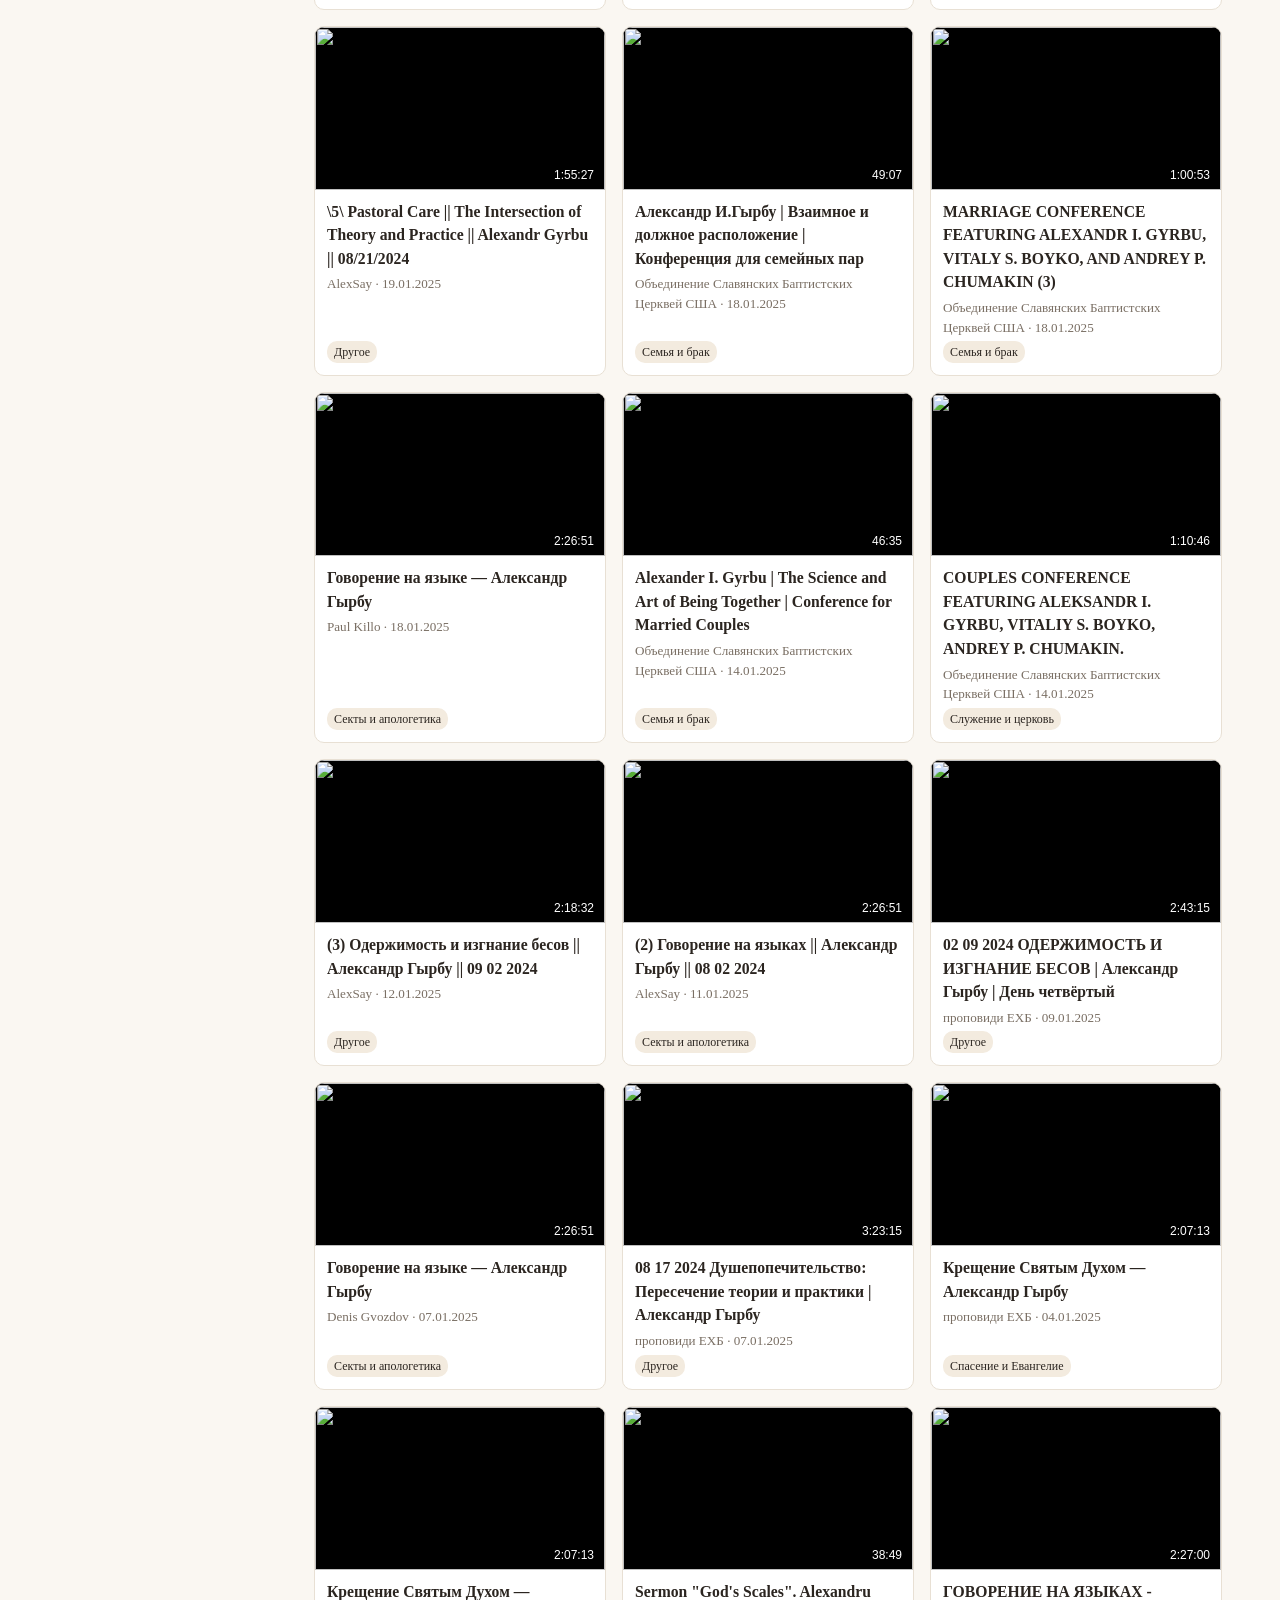
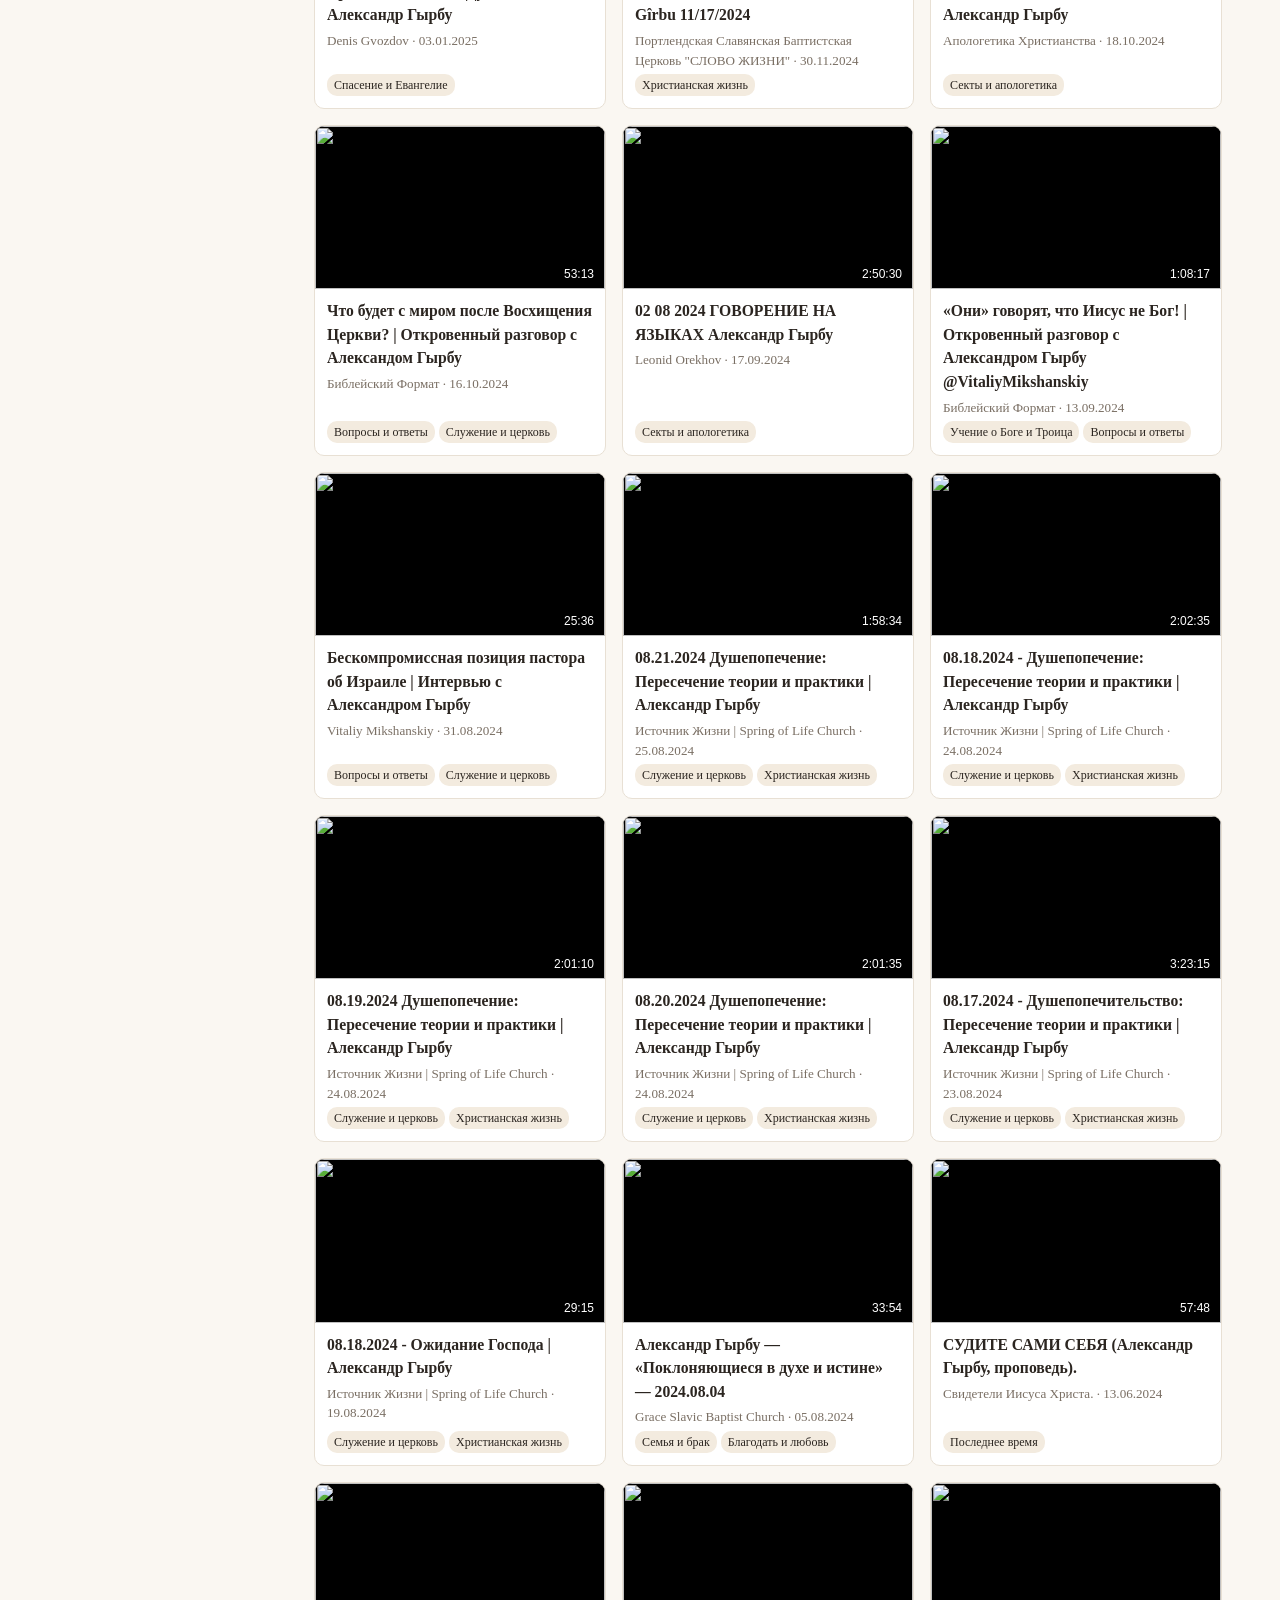
==== commit b5417890: "Add RU/EN language switch for topics and UI" ====
--- a/index.html
+++ b/index.html
@@ -1,13 +1,13 @@
 <!doctype html><html lang="ru"><head><meta charset="utf-8"><meta name="viewport" content="width=device-width,initial-scale=1">
 <title>Александр Гырбу — проповеди по темам</title><meta name="description" content="Неофициальный каталог проповедей Александра Гырбу на YouTube, по темам.">
 <link rel="stylesheet" href="style.css"></head><body>
-<header class="hero"><div class="wrap"><p class="eyebrow">Неофициальный каталог проповедей</p><h1>Александр Гырбу</h1><p class="lead">Проповеди, беседы и ответы на вопросы с YouTube, собранные по темам. <span class="en">Alexander Gyrbu — sermons by topic.</span></p></div></header>
+<header class="hero"><div class="wrap"><p class="eyebrow" data-i="eyebrow">Неофициальный каталог проповедей</p><h1 data-i="name">Александр Гырбу</h1><p class="lead" data-i="lead">Проповеди, беседы и ответы на вопросы с YouTube, собранные по темам.</p></div></header>
 <main class="wrap layout">
-<aside><h2>Темы</h2><div id="topics" class="topics"></div></aside>
+<aside><div class="seg lang" id="lang"><button data-l="ru" class="on" onclick="setLang('ru')">RU</button><button data-l="en" onclick="setLang('en')">EN</button></div><h2 data-i="topics">Темы</h2><div id="topics" class="topics"></div></aside>
 <section>
 <div class="bar"><input id="q" type="search" placeholder="Поиск по названию…" aria-label="Поиск">
-<div class="seg" id="type"><button data-t="sermon" class="on">Проповеди</button><button data-t="clip">Клипы и Shorts</button><button data-t="all">Все</button></div>
-<select id="sort" aria-label="Сортировка"><option value="new">Сначала новые</option><option value="old">Сначала старые</option><option value="long">Самые длинные</option><option value="pop">Популярные</option></select></div>
+<div class="seg" id="type"><button data-t="sermon" class="on" data-i="sermon">Проповеди</button><button data-t="clip" data-i="clip">Клипы и Shorts</button><button data-t="all" data-i="all">Все</button></div>
+<select id="sort" aria-label="Сортировка"><option value="new" data-i="new">Сначала новые</option><option value="old" data-i="old">Сначала старые</option><option value="long" data-i="long">Самые длинные</option><option value="pop" data-i="pop">Популярные</option></select></div>
 <p id="count" class="count"></p><div id="grid" class="grid"></div></section></main>
-<footer class="foot"><div class="wrap"><p>Неофициальный фан-каталог. Все видео размещены на YouTube их владельцами; сайт только ссылается на них. Unofficial fan index linking to YouTube.</p></div></footer>
-<script src="app.js"></script></body></html>
+<footer class="foot"><div class="wrap"><p data-i="foot">Неофициальный фан-каталог. Все видео размещены на YouTube их владельцами; сайт только ссылается на них.</p></div></footer>
+<script src="i18n.js"></script><script src="app.js"></script><script>applyLang()</script></body></html>
--- a/style.css
+++ b/style.css
@@ -19,3 +19,5 @@
 .meta{color:var(--mut);font-size:.82rem}.tags{display:flex;gap:4px;flex-wrap:wrap;margin-top:auto}.tags span{font-size:.75rem;background:#f3ebdf;padding:2px 7px;border-radius:10px}
 .foot{border-top:1px solid var(--line);color:var(--mut);font-size:.88rem;padding:18px 0}
 @media(max-width:760px){.layout{grid-template-columns:1fr}.topics{flex-direction:row;flex-wrap:wrap;position:static}.hero h1{font-size:2rem}}
+
+.lang{margin-bottom:10px}.lang button{min-width:44px}
